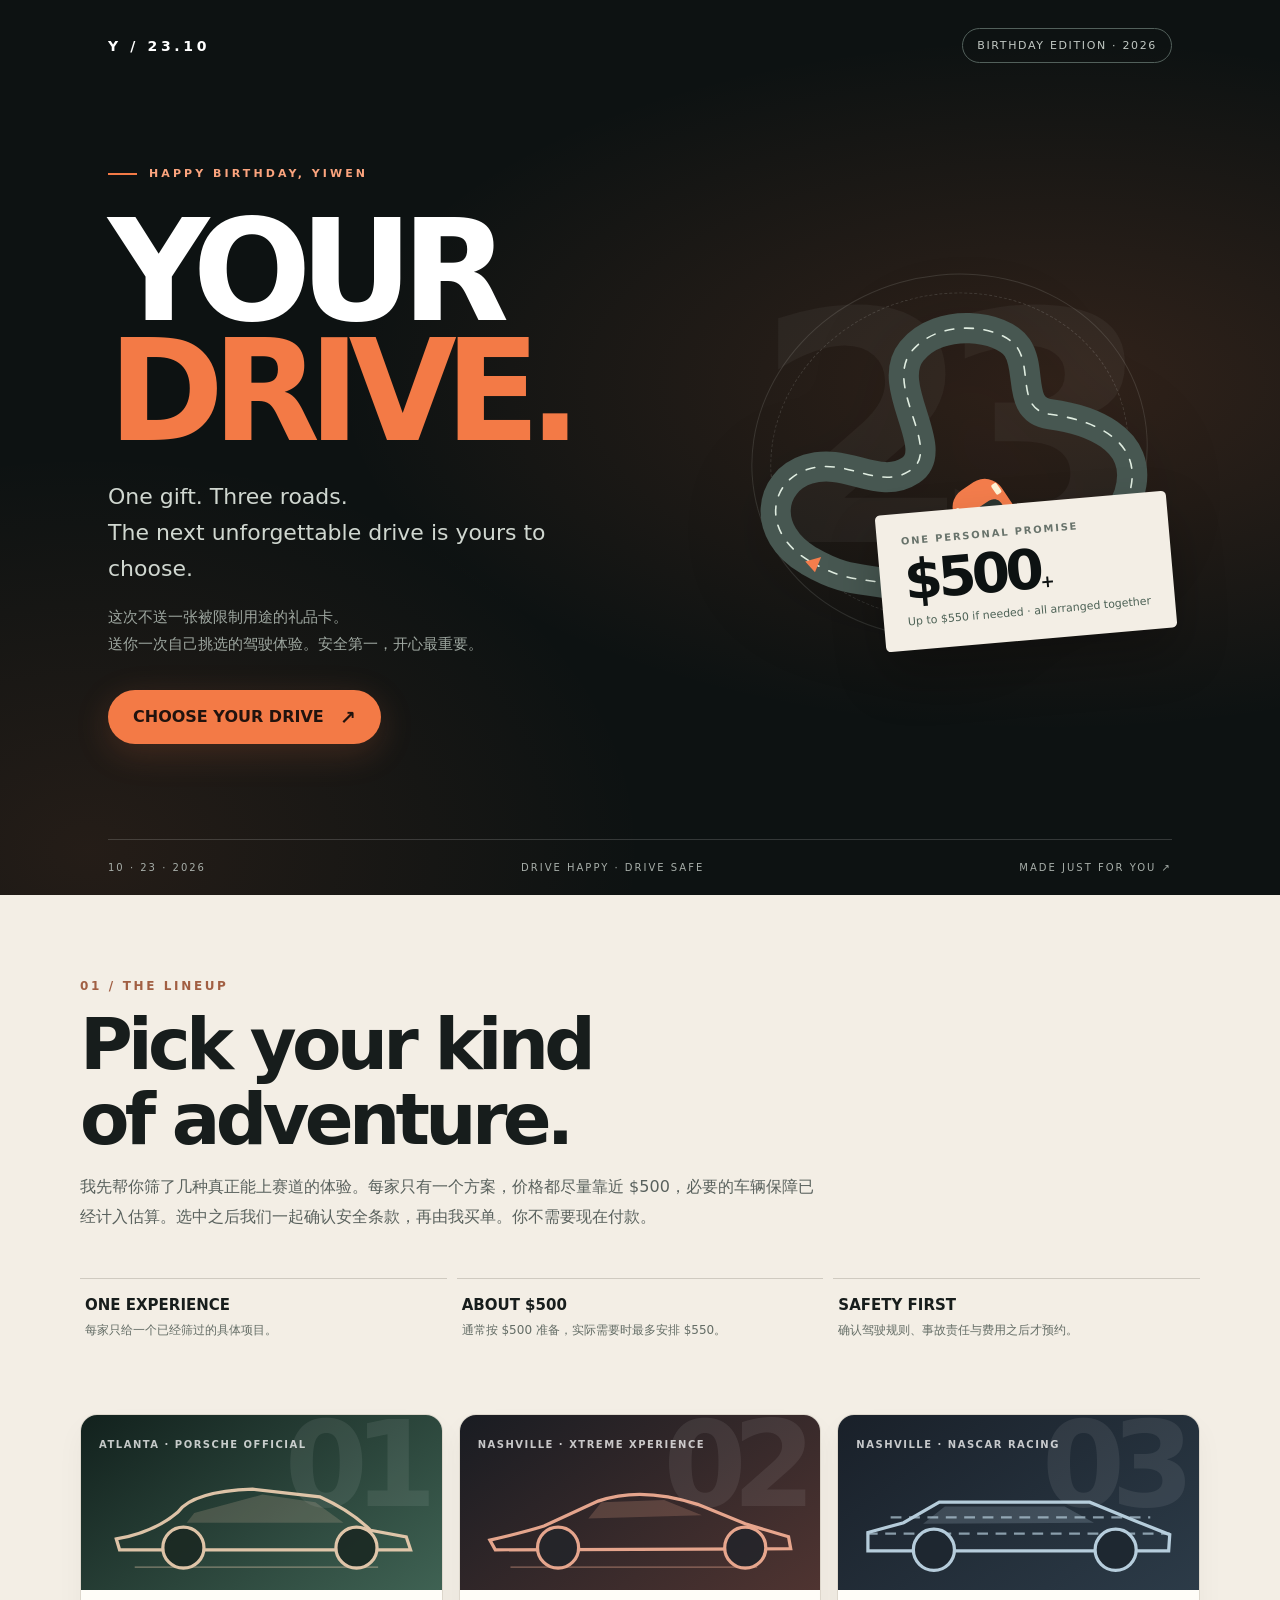
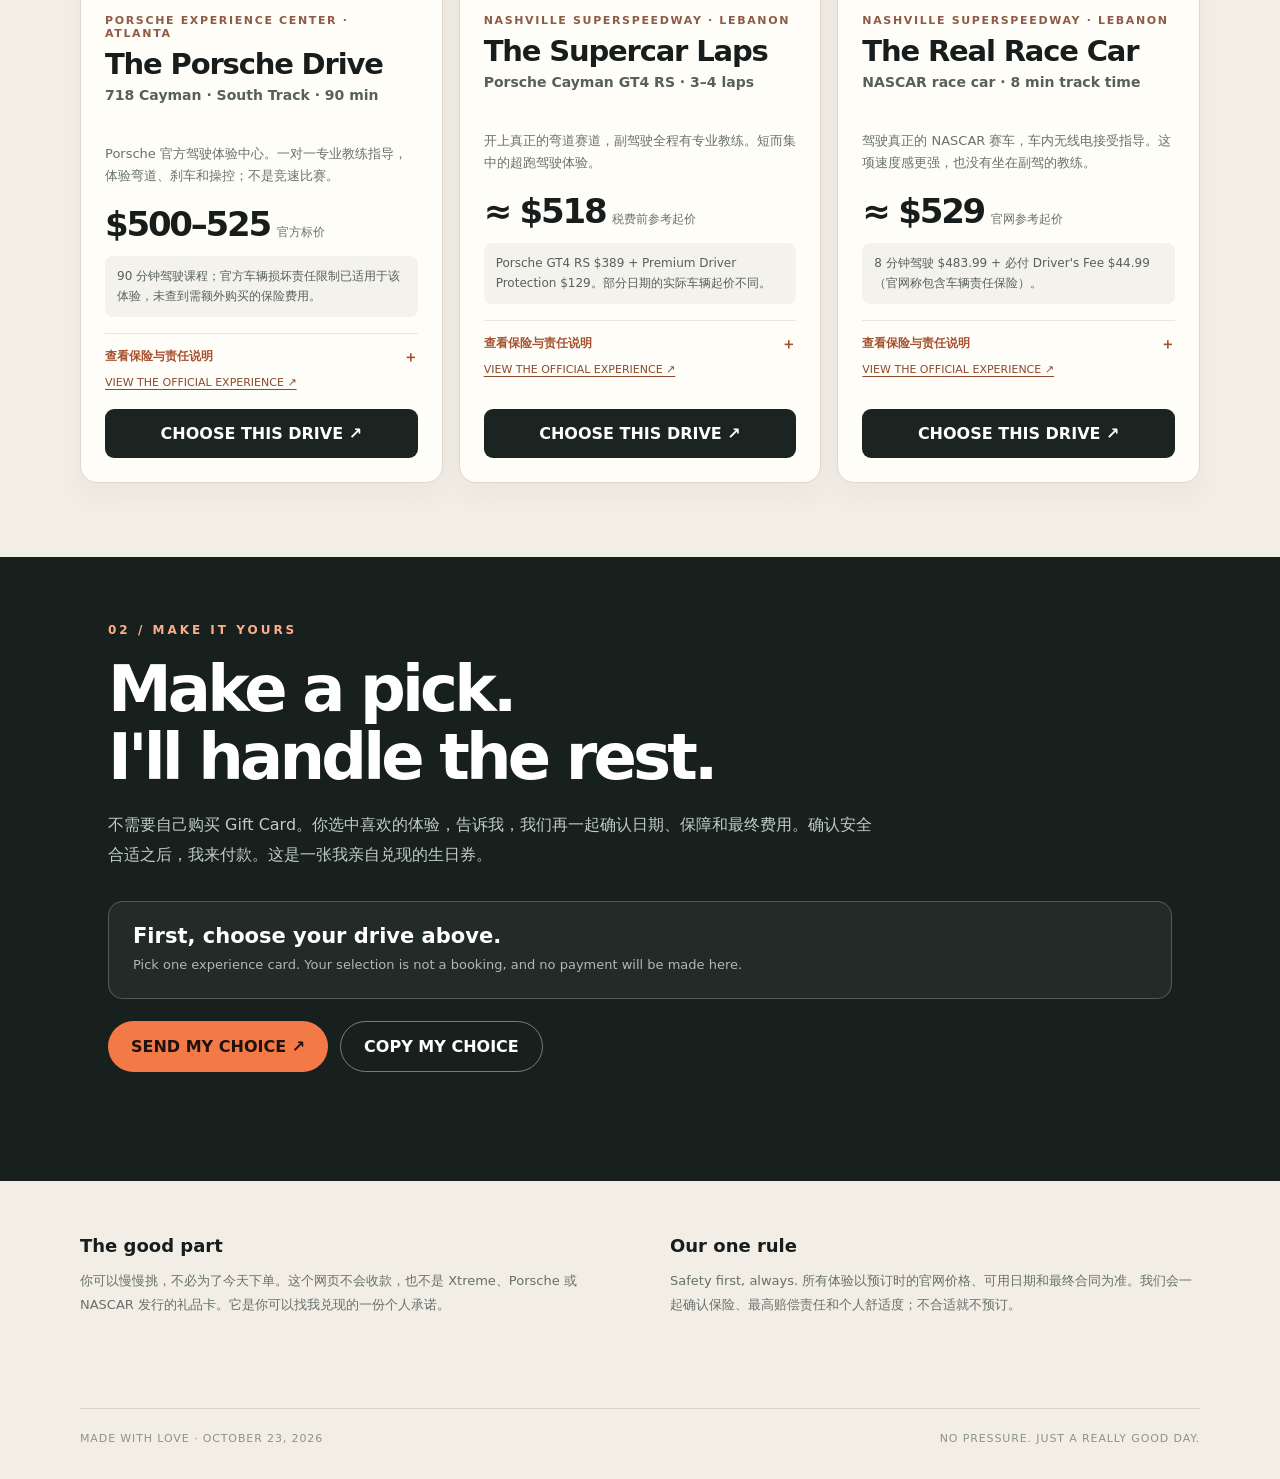
==== birthday-drive/index.html @ f0c20f06 "Add birthday driving experience voucher and interactive redemption page" ====
<!doctype html>
<html lang="zh-CN">
<head>
<meta charset="UTF-8"><meta name="viewport" content="width=device-width,initial-scale=1,viewport-fit=cover">
<meta name="theme-color" content="#101311"><meta name="robots" content="noindex,nofollow">
<meta name="description" content="One birthday. One unforgettable drive. You choose; we'll plan it safely.">
<title>YOUR DRIVE — Birthday Edition</title>
<style>
:root{--black:#0d1212;--paper:#f3eee5;--red:#f37a46;--white:#fff9f0;--gray:#a5a9a5;--stroke:rgba(255,255,255,.16);--sans:system-ui,-apple-system,BlinkMacSystemFont,"Segoe UI","PingFang SC","Microsoft YaHei",sans-serif}
*{box-sizing:border-box}html{scroll-behavior:smooth}body{margin:0;background:var(--paper);font-family:var(--sans);color:#171d1c;-webkit-font-smoothing:antialiased}a{color:inherit}button{font:inherit;cursor:pointer}button:focus-visible,a:focus-visible{outline:3px solid var(--red);outline-offset:4px}.wrapper{max-width:1120px;padding:0 28px;margin:auto}
.hero{background:var(--black);color:#fff;position:relative;overflow:hidden;min-height:715px;isolation:isolate}
.hero:before{content:"";position:absolute;inset:0;background:radial-gradient(ellipse at 82% 43%,rgba(243,122,70,.16),transparent 48%),radial-gradient(ellipse at 7% 95%,rgba(243,122,70,.10),transparent 33%);z-index:-1}
.hero .topbar{display:flex;align-items:center;justify-content:space-between;padding-top:28px;gap:16px}.mark{font-size:14px;letter-spacing:.26em;font-weight:900}.edition{font-size:11px;letter-spacing:.15em;color:#c1c8c3;border:1px solid #52605b;border-radius:99px;padding:10px 14px}
.heroGrid{display:grid;grid-template-columns:1.15fr .85fr;align-items:center;padding-top:104px;gap:20px;padding-bottom:95px}.eyebrow{display:flex;align-items:center;gap:12px;font-size:11px;letter-spacing:.28em;font-weight:800;color:#fba47e;text-transform:uppercase}.eyebrow:before{content:"";width:29px;height:2px;background:var(--red)}
.hero h1{font-size:clamp(76px,11vw,140px);line-height:.86;letter-spacing:-.085em;margin:32px 0 26px;font-weight:900}.hero h1 span{color:var(--red)}.hero .sub{font-size:clamp(17px,2vw,22px);line-height:1.65;font-weight:400;max-width:490px;color:#d0d7d0;margin:0}.chinese{font-size:15px;color:#9ea7a0;margin:16px 0 32px;line-height:1.8}
.pillButton{background:var(--red);color:#21130e;font-weight:850;border:0;border-radius:100px;padding:16px 25px;display:inline-flex;gap:16px;align-items:center;text-decoration:none;box-shadow:0 9px 35px rgba(243,122,70,.18);transition:transform .2s}.pillButton:hover{transform:translateY(-3px)}.pillButton .arrow{font-size:19px}.heroVisual{position:relative;display:flex;align-items:center;justify-content:center;min-height:440px}.rim{border-radius:50%;position:absolute;inset:9% 5%;border:1px solid rgba(247,251,244,.12);transform:rotate(-16deg)}.rim:before{content:"";position:absolute;inset:18px;border:1px dashed rgba(247,251,244,.14);border-radius:50%}.bigNumber{font-size:clamp(160px,25vw,340px);font-weight:900;line-height:1;letter-spacing:-.13em;color:rgba(255,255,255,.045);position:absolute;right:13%;top:8%}.trackSVG{position:relative;width:100%;max-width:510px;filter:drop-shadow(0 18px 38px rgba(0,0,0,.2))}.floatingTicket{position:absolute;bottom:8%;right:0;background:#f3eee5;color:var(--black);padding:22px 24px;box-shadow:0 25px 50px rgba(0,0,0,.25);transform:rotate(-5deg);border-radius:5px;min-width:220px}.floatingTicket small{display:block;letter-spacing:.18em;font-size:10px;color:#68736b;font-weight:800}.floatingTicket strong{display:block;font-size:55px;font-weight:900;letter-spacing:-.08em;line-height:1.25}.floatingTicket em{display:block;font-size:11px;color:#4d6256;font-style:normal}
.heroFoot{border-top:1px solid var(--stroke);color:#a7aea9;letter-spacing:.2em;font-size:10px;display:flex;justify-content:space-between;gap:15px;padding:22px 0;text-transform:uppercase}
.intro{padding:84px 0 30px}.sectionKicker{letter-spacing:.22em;font-size:12px;text-transform:uppercase;font-weight:900;color:#a15f43}.sectionHead{font-size:clamp(40px,6vw,72px);letter-spacing:-.065em;line-height:1.04;margin:14px 0 15px}.sectionSub{line-height:1.85;font-size:16px;max-width:740px;color:#59615d}
.promise{display:grid;grid-template-columns:repeat(3,1fr);gap:10px;padding-top:30px}.promise div{border-top:1px solid #cfcac0;padding:17px 5px 10px}.promise b{display:block;font-size:15px}.promise span{display:block;font-size:12px;line-height:1.6;color:#646d66;margin-top:7px}
.choices{display:grid;grid-template-columns:repeat(3,minmax(0,1fr));gap:16px;padding:34px 0 42px}.card{display:flex;flex-direction:column;background:#fffdf8;border:1px solid #ddd7cc;border-radius:17px;overflow:hidden;box-shadow:0 13px 28px rgba(36,44,35,.04);transition:transform .2s,border .2s,box-shadow .2s}.card:hover{transform:translateY(-5px);box-shadow:0 20px 48px rgba(36,44,35,.12)}.card.active{border:2px solid #ee875d;box-shadow:0 20px 46px rgba(243,122,70,.16)}
.cardArt{min-height:175px;position:relative;background:#171e1c;overflow:hidden;padding:18px;color:white}.artA{background:linear-gradient(145deg,#12211d,#3f6253)}.artB{background:linear-gradient(145deg,#191c22,#4f3431)}.artC{background:linear-gradient(145deg,#192029,#2c3b48)}.cardArt .num{position:absolute;font-size:120px;letter-spacing:-.12em;right:19px;top:-20px;font-weight:900;color:rgba(255,255,255,.08)}.cardArt .pin{letter-spacing:.15em;font-size:10px;font-weight:800;color:rgba(255,255,255,.75);position:relative;z-index:2}.cardArt svg{width:90%;position:absolute;bottom:11px;left:5%;opacity:.9}
.cardContent{padding:24px;flex:1;display:flex;flex-direction:column}.city{font-size:11px;letter-spacing:.15em;font-weight:800;color:#8d5b47;text-transform:uppercase}.card h3{font-size:29px;line-height:1.1;letter-spacing:-.04em;margin:9px 0 6px}.model{font-size:14px;font-weight:700;color:#57605b;min-height:42px}.description{font-size:13px;line-height:1.7;color:#68716b;margin:14px 0}.priceRow{display:flex;align-items:baseline;gap:7px;margin:3px 0 12px}.price{font-size:34px;font-weight:900;letter-spacing:-.065em}.priceRow span{font-size:12px;color:#69736b}.breakdown{font-size:12px;line-height:1.65;color:#57605b;background:#f4f2ec;padding:11px 12px;border-radius:8px;min-height:59px}
.details{border-top:1px solid #ebe5da;margin-top:16px;padding:14px 0 7px}.details summary{font-size:12px;font-weight:800;cursor:pointer;color:#a6502e;list-style:none;display:flex;justify-content:space-between;gap:6px}.details summary:after{content:"＋";font-size:15px}.details[open] summary:after{content:"−"}.details p{font-size:12px;line-height:1.7;color:#515b55;margin:12px 0 6px}.source{font-size:11px;color:#8b4a2e;text-decoration:underline;text-underline-offset:3px;display:inline-block;margin:2px 0 20px}.cardButton{margin-top:auto;width:100%;padding:15px 16px;background:#1b2420;color:white;border:0;border-radius:9px;font-weight:750;text-align:center}.cardButton:hover{background:#32453b}.card.active .cardButton{background:#ed8053;color:#21150e}.cardButton .tick{display:none}.card.active .cardButton .tick{display:inline}
.promisePanel{background:#17201d;color:#fff;padding:66px 0 72px;margin-top:32px}.promisePanel .tag{letter-spacing:.25em;font-size:12px;color:#ffad89;font-weight:800}.promisePanel h2{font-size:clamp(34px,5vw,66px);line-height:1.05;letter-spacing:-.06em;max-width:800px;margin:19px 0}.promisePanel p{color:#c1ccc4;max-width:770px;line-height:1.9}.selectMessage{margin-top:30px;border:1px solid rgba(255,255,255,.22);border-radius:15px;padding:22px 24px;background:rgba(255,255,255,.05)}.selectMessage .line1{font-weight:800;font-size:21px;margin-bottom:6px}.selectMessage .line2{color:#aeb9b0;font-size:13px;line-height:1.7}.actionRow{display:flex;gap:12px;flex-wrap:wrap;margin-top:22px}.actionRow button{border:0;border-radius:100px;padding:15px 23px;font-weight:850}.primary{background:var(--red);color:#1e120e}.secondary{background:transparent;border:1px solid #728276!important;color:#fff}.status{min-height:22px;color:#ffc6ac;font-size:13px;margin-top:15px}
.fineprint{padding:54px 0 90px;display:grid;grid-template-columns:1fr 1fr;gap:60px}.fineprint h3{font-size:18px;margin:0 0 13px}.fineprint p{color:#657169;line-height:1.9;font-size:13px;margin:0}.footer{border-top:1px solid #d7d1c7;padding:23px 0 34px;color:#8b938d;font-size:11px;letter-spacing:.08em;display:flex;justify-content:space-between;gap:15px}
@media(max-width:900px){.heroGrid{grid-template-columns:1fr;padding-top:86px;padding-bottom:60px}.heroVisual{min-height:285px}.trackSVG{max-width:390px}.floatingTicket{right:7%;bottom:0}.hero{min-height:initial}.choices{grid-template-columns:1fr;max-width:560px;margin:auto}.cardArt{min-height:170px}.card h3{font-size:26px}.model{min-height:0}.promise{gap:22px}.fineprint{gap:25px}}
@media(max-width:550px){.wrapper{padding:0 20px}.hero .topbar{padding-top:21px}.edition{font-size:9px;letter-spacing:.12em;padding:8px}.mark{font-size:12px}.heroGrid{padding-top:66px;padding-bottom:44px}.hero h1{font-size:clamp(75px,19vw,110px);margin:29px 0}.hero .sub{font-size:17px}.heroVisual{min-height:215px}.trackSVG{max-width:300px}.floatingTicket{min-width:155px;padding:14px;right:2%;bottom:-8%}.floatingTicket strong{font-size:37px}.heroFoot{font-size:8px}.intro{padding:64px 0 20px}.promise{grid-template-columns:1fr;gap:2px}.sectionHead{font-size:48px}.choices{padding-top:18px}.fineprint{grid-template-columns:1fr;gap:25px}.footer{font-size:9px}.promisePanel{padding:60px 0}.cardContent{padding:22px}}
@media(prefers-reduced-motion:reduce){html{scroll-behavior:auto}.card,.pillButton{transition:none}}
@media print{.hero{min-height:initial}.heroGrid{padding-top:35px;padding-bottom:15px}.heroVisual,.heroFoot,.intro,.choices,.fineprint,.footer{display:none!important}.promisePanel{margin:0;padding:20px 0}.actionRow{display:none}.hero h1{font-size:90px}.floatingTicket{display:none}}
</style>
</head>
<body>
<header class="hero">
 <div class="wrapper">
  <div class="topbar"><div class="mark">Y / 23.10</div><div class="edition">BIRTHDAY EDITION · 2026</div></div>
  <div class="heroGrid">
    <div>
      <div class="eyebrow">HAPPY BIRTHDAY, YIWEN</div>
      <h1>YOUR<br><span>DRIVE.</span></h1>
      <p class="sub">One gift. Three roads.<br>The next unforgettable drive is yours to choose.</p>
      <p class="chinese">这次不送一张被限制用途的礼品卡。<br>送你一次自己挑选的驾驶体验。安全第一，开心最重要。</p>
      <a class="pillButton" href="#the-lineup">CHOOSE YOUR DRIVE <span class="arrow" aria-hidden="true">↗</span></a>
    </div>
    <div class="heroVisual" aria-hidden="true">
      <div class="rim"></div><div class="bigNumber">23</div>
      <svg class="trackSVG" viewBox="0 0 500 390" xmlns="http://www.w3.org/2000/svg"><path d="M91 314C37 282 46 225 90 211s80 25 116 1-31-95 1-134 102-29 119-4-1 70 37 75 109 25 89 90-109 31-142 71-29 59-93 39-74-5-126-35Z" fill="none" stroke="#475751" stroke-width="34" stroke-linecap="round" stroke-linejoin="round"/><path d="M91 314C37 282 46 225 90 211s80 25 116 1-31-95 1-134 102-29 119-4-1 70 37 75 109 25 89 90-109 31-142 71-29 59-93 39-74-5-126-35Z" fill="none" stroke="#dfece0" stroke-width="1.8" stroke-dasharray="10 12" stroke-linecap="round"/><g transform="translate(300 275) rotate(-34)"><rect x="-31" y="-54" width="62" height="109" rx="23" fill="#f47d4c"/><rect x="-21" y="-27" width="42" height="40" rx="10" fill="#2b3430"/><path d="M-25 27L25 27" stroke="#fff1e4" stroke-width="5" stroke-linecap="round"/><rect x="-29" y="-40" width="7" height="13" rx="2" fill="#fff4d6"/><rect x="22" y="-40" width="7" height="13" rx="2" fill="#fff4d6"/></g><path d="M87 315l18-5-7 17Z" fill="#f47d4c"/></svg>
      <div class="floatingTicket"><small>ONE PERSONAL PROMISE</small><strong>$500<span style="font-size:17px">+</span></strong><em>Up to $550 if needed · all arranged together</em></div>
    </div>
  </div>
  <div class="heroFoot"><span>10 · 23 · 2026</span><span>DRIVE HAPPY · DRIVE SAFE</span><span>MADE JUST FOR YOU ↗</span></div>
 </div>
</header>
<main>
<section class="intro wrapper" id="the-lineup">
 <div class="sectionKicker">01 / The lineup</div>
 <h2 class="sectionHead">Pick your kind<br>of adventure.</h2>
 <p class="sectionSub">我先帮你筛了几种真正能上赛道的体验。每家只有一个方案，价格都尽量靠近 $500，必要的车辆保障已经计入估算。选中之后我们一起确认安全条款，再由我买单。你不需要现在付款。</p>
 <div class="promise"><div><b>ONE EXPERIENCE</b><span>每家只给一个已经筛过的具体项目。</span></div><div><b>ABOUT $500</b><span>通常按 $500 准备，实际需要时最多安排 $550。</span></div><div><b>SAFETY FIRST</b><span>确认驾驶规则、事故责任与费用之后才预约。</span></div></div>
</section>
<section class="choices wrapper" aria-label="选择驾驶体验">
 <article class="card" data-id="porsche">
  <div class="cardArt artA"><span class="pin">ATLANTA · PORSCHE OFFICIAL</span><span class="num">01</span><svg viewBox="0 0 300 110" xmlns="http://www.w3.org/2000/svg"><path d="M16 73Q51 67 73 48Q87 29 142 27L204 34Q233 47 251 65L284 71L288 83L19 83Z" fill="none" stroke="#f2d2b4" stroke-width="3"/><path d="M88 49L151 32L200 39L226 58L81 58Z" fill="#f2d2b4" opacity=".2"/><circle cx="78" cy="81" r="19" fill="#1b2923" stroke="#f2d2b4" stroke-width="3"/><circle cx="238" cy="81" r="19" fill="#1b2923" stroke="#f2d2b4" stroke-width="3"/><path d="M33 99h225" stroke="#f2d2b4" stroke-width="1" opacity=".5"/></svg></div>
  <div class="cardContent"><div class="city">Porsche Experience Center · Atlanta</div><h3>The Porsche Drive</h3><div class="model">718 Cayman · South Track · 90 min</div><p class="description">Porsche 官方驾驶体验中心。一对一专业教练指导，体验弯道、刹车和操控；不是竞速比赛。</p>
   <div class="priceRow"><strong class="price">$500–525</strong><span>官方标价</span></div>
   <div class="breakdown">90 分钟驾驶课程；官方车辆损坏责任限制已适用于该体验，未查到需额外购买的保险费用。</div>
   <details class="details"><summary>查看保险与责任说明</summary><p>官方规定驾驶者每次事故对车辆损坏承担最多 $5,000。该数字不是 $0 保险免赔额，也不能自动视为对所有第三方、人身伤害费用的总责任上限。预约前需确认最新协议。</p></details>
   <a class="source" href="https://www.porschedriving.com/atlanta_product/718-cayman-south-track/" target="_blank" rel="noopener noreferrer">VIEW THE OFFICIAL EXPERIENCE ↗</a>
   <button class="cardButton" type="button" data-choose="porsche"><span class="tick">✓ </span>CHOOSE THIS DRIVE ↗</button>
  </div>
 </article>
 <article class="card" data-id="xtreme">
  <div class="cardArt artB"><span class="pin">NASHVILLE · XTREME XPERIENCE</span><span class="num">02</span><svg viewBox="0 0 300 110" xmlns="http://www.w3.org/2000/svg"><path d="M11 74Q42 67 61 61L111 38Q151 24 203 41L247 59L287 71L289 82L16 83Z" fill="none" stroke="#f9b398" stroke-width="3"/><path d="M114 39L172 37L207 51L102 54Z" fill="#f9b398" opacity=".22"/><circle cx="74" cy="81" r="19" fill="#24252a" stroke="#f9b398" stroke-width="3"/><circle cx="247" cy="81" r="19" fill="#24252a" stroke="#f9b398" stroke-width="3"/><path d="M30 99h228" stroke="#f9b398" opacity=".5"/></svg></div>
  <div class="cardContent"><div class="city">Nashville Superspeedway · Lebanon</div><h3>The Supercar Laps</h3><div class="model">Porsche Cayman GT4 RS · 3–4 laps</div><p class="description">开上真正的弯道赛道，副驾驶全程有专业教练。短而集中的超跑驾驶体验。</p>
   <div class="priceRow"><strong class="price">≈ $518</strong><span>税费前参考起价</span></div>
   <div class="breakdown">Porsche GT4 RS $389 + Premium Driver Protection $129。部分日期的实际车辆起价不同。</div>
   <details class="details"><summary>查看保险与责任说明</summary><p>Premium 提供最高 $125,000 的保障，车辆损坏 deductible 为 $2,000；合同还可能要求驾驶者承担保障外损失、超额费用或停运损失，因此 $2,000 不是已确认的绝对责任上限。付款前需书面确认。</p></details>
   <a class="source" href="https://www.thextremexperience.com/tracks/nashville-superspeedway" target="_blank" rel="noopener noreferrer">VIEW THE OFFICIAL EXPERIENCE ↗</a>
   <button class="cardButton" type="button" data-choose="xtreme"><span class="tick">✓ </span>CHOOSE THIS DRIVE ↗</button>
  </div>
 </article>
 <article class="card" data-id="nascar">
  <div class="cardArt artC"><span class="pin">NASHVILLE · NASCAR RACING</span><span class="num">03</span><svg viewBox="0 0 300 110" xmlns="http://www.w3.org/2000/svg"><path d="M11 67L44 58L77 39L216 39L260 57L290 69L289 84L11 84Z" stroke="#c6deed" fill="none" stroke-width="3"/><path d="M82 43L193 43L220 58L62 59Z" fill="#c6deed" opacity=".2"/><path d="M10 68H290M32 53H272" stroke="#c6deed" stroke-width="2" stroke-dasharray="10 7" opacity=".7"/><circle cx="72" cy="83" r="19" fill="#1e2730" stroke="#c6deed" stroke-width="3"/><circle cx="240" cy="83" r="19" fill="#1e2730" stroke="#c6deed" stroke-width="3"/></svg></div>
  <div class="cardContent"><div class="city">Nashville Superspeedway · Lebanon</div><h3>The Real Race Car</h3><div class="model">NASCAR race car · 8 min track time</div><p class="description">驾驶真正的 NASCAR 赛车，车内无线电接受指导。这项速度感更强，也没有坐在副驾的教练。</p>
   <div class="priceRow"><strong class="price">≈ $529</strong><span>官网参考起价</span></div>
   <div class="breakdown">8 分钟驾驶 $483.99 + 必付 Driver's Fee $44.99（官网称包含车辆责任保险）。</div>
   <details class="details"><summary>查看保险与责任说明</summary><p>官网称 Driver's Fee 包含车辆责任保险，但没有查到明确的 deductible 和驾驶者最高赔偿上限。这个选项必须先取得书面确认，才能兑现。</p></details>
   <a class="source" href="https://www.nascarracingexperience.com/nashville-superspeedway/" target="_blank" rel="noopener noreferrer">VIEW THE OFFICIAL EXPERIENCE ↗</a>
   <button class="cardButton" type="button" data-choose="nascar"><span class="tick">✓ </span>CHOOSE THIS DRIVE ↗</button>
  </div>
 </article>
</section>
<section class="promisePanel" id="redeem"><div class="wrapper">
 <div class="tag">02 / MAKE IT YOURS</div><h2>Make a pick.<br>I'll handle the rest.</h2><p>不需要自己购买 Gift Card。你选中喜欢的体验，告诉我，我们再一起确认日期、保障和最终费用。确认安全合适之后，我来付款。这是一张我亲自兑现的生日券。</p>
 <div class="selectMessage" aria-live="polite"><div class="line1" id="choiceLine">First, choose your drive above.</div><div class="line2" id="choiceDetails">Pick one experience card. Your selection is not a booking, and no payment will be made here.</div></div>
 <div class="actionRow"><button class="primary" id="shareBtn" type="button">SEND MY CHOICE ↗</button><button class="secondary" id="copyBtn" type="button">COPY MY CHOICE</button></div>
 <div id="actionStatus" class="status" role="status" aria-live="polite"></div>
 </div></section>
<section class="fineprint wrapper">
 <div><h3>The good part</h3><p>你可以慢慢挑，不必为了今天下单。这个网页不会收款，也不是 Xtreme、Porsche 或 NASCAR 发行的礼品卡。它是你可以找我兑现的一份个人承诺。</p></div>
 <div><h3>Our one rule</h3><p>Safety first, always. 所有体验以预订时的官网价格、可用日期和最终合同为准。我们会一起确认保险、最高赔偿责任和个人舒适度；不合适就不预订。</p></div>
</section>
</main>
<footer class="footer wrapper"><span>MADE WITH LOVE · OCTOBER 23, 2026</span><span>NO PRESSURE. JUST A REALLY GOOD DAY.</span></footer>
<script>
(function(){
 const choiceInfo={
  porsche:{title:"Porsche Experience Center Atlanta · 718 Cayman South Track",cost:"$500–525",note:"90-minute coached drive"},
  xtreme:{title:"Xtreme Xperience Nashville · Porsche Cayman GT4 RS",cost:"about $518 before tax",note:"3–4 laps + $129 Premium Protection"},
  nascar:{title:"NASCAR Racing Experience Nashville · 8-minute drive",cost:"about $529 before tax",note:"includes required $44.99 driver's fee"}
 };
 let selected=null;
 const buttons=document.querySelectorAll("[data-choose]");
 const line=document.getElementById("choiceLine");
 const details=document.getElementById("choiceDetails");
 const status=document.getElementById("actionStatus");
 function pick(id){
  selected=choiceInfo[id]?id:null;
  document.querySelectorAll(".card").forEach(function(card){
    let active=card.dataset.id===selected;
    card.classList.toggle("active",active);
    const btn=card.querySelector(".cardButton");
    btn.setAttribute("aria-pressed",active?"true":"false");
    btn.innerHTML=active?"✓ SELECTED":"CHOOSE THIS DRIVE ↗";
  });
  if(selected){
   line.textContent="MY PICK: "+choiceInfo[selected].title;
   details.textContent=choiceInfo[selected].cost+" · "+choiceInfo[selected].note+" · Final booking only after we check safety and costs together.";
   status.textContent="现在可以把选择发给我啦。";
   document.getElementById("redeem").scrollIntoView({behavior:"smooth",block:"start"});
  }
 }
 buttons.forEach(function(btn){btn.setAttribute("aria-pressed","false");btn.addEventListener("click",function(){pick(btn.dataset.choose)})});
 function message(){
  if(!selected){status.textContent="先从上面选一个体验吧。";document.getElementById("the-lineup").scrollIntoView({behavior:"smooth"});return null}
  const c=choiceInfo[selected];
  return "🎂 我的生日驾驶体验选择：\n"+c.title+"\n参考费用："+c.cost+"\n"+c.note+"\n\n想找你兑现这张 $500 左右（必要时最多 $550）的生日体验券 ❤️\n我们先一起确认保险、事故责任和日期，然后再预订。";
 }
 async function copy(){
  const text=message();if(!text)return;
  try{
   if(navigator.clipboard&&window.isSecureContext){await navigator.clipboard.writeText(text)}
   else{const t=document.createElement("textarea");t.value=text;t.style.position="fixed";t.style.opacity="0";document.body.appendChild(t);t.select();if(!document.execCommand("copy"))throw Error("Copy failed");t.remove()}
   status.textContent="已复制！发给我就可以找我兑现啦。";
  }catch(e){status.textContent="复制没有成功。请直接截图上面的选择发给我。"}
 }
 document.getElementById("copyBtn").addEventListener("click",copy);
 document.getElementById("shareBtn").addEventListener("click",async function(){
  const text=message();if(!text)return;
  if(navigator.share){try{await navigator.share({title:"My birthday drive",text:text,url:location.href});status.textContent="选择已打开系统分享界面，请发送给我。";return}catch(e){if(e.name==="AbortError"){status.textContent="已取消分享；你的选择还在这里。";return}}}
  await copy();
 });
})();
</script>
</body>
</html>
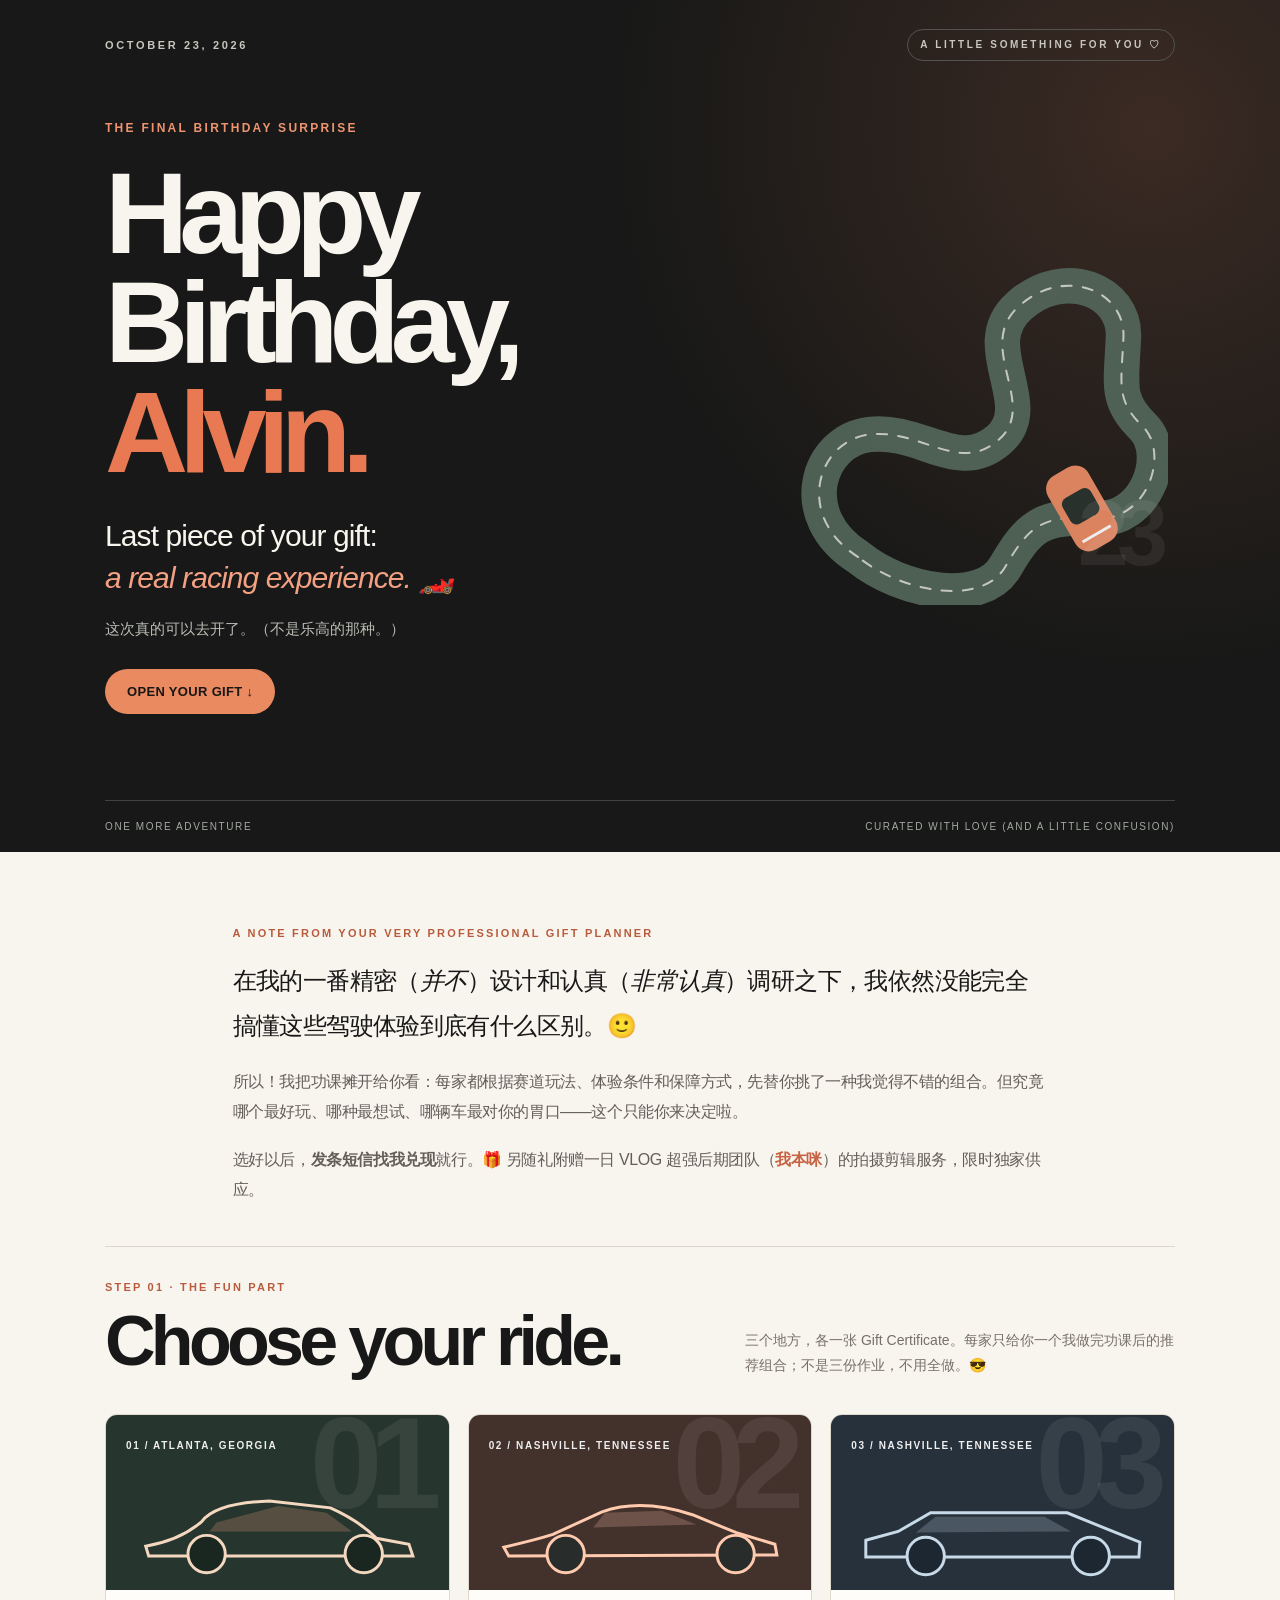
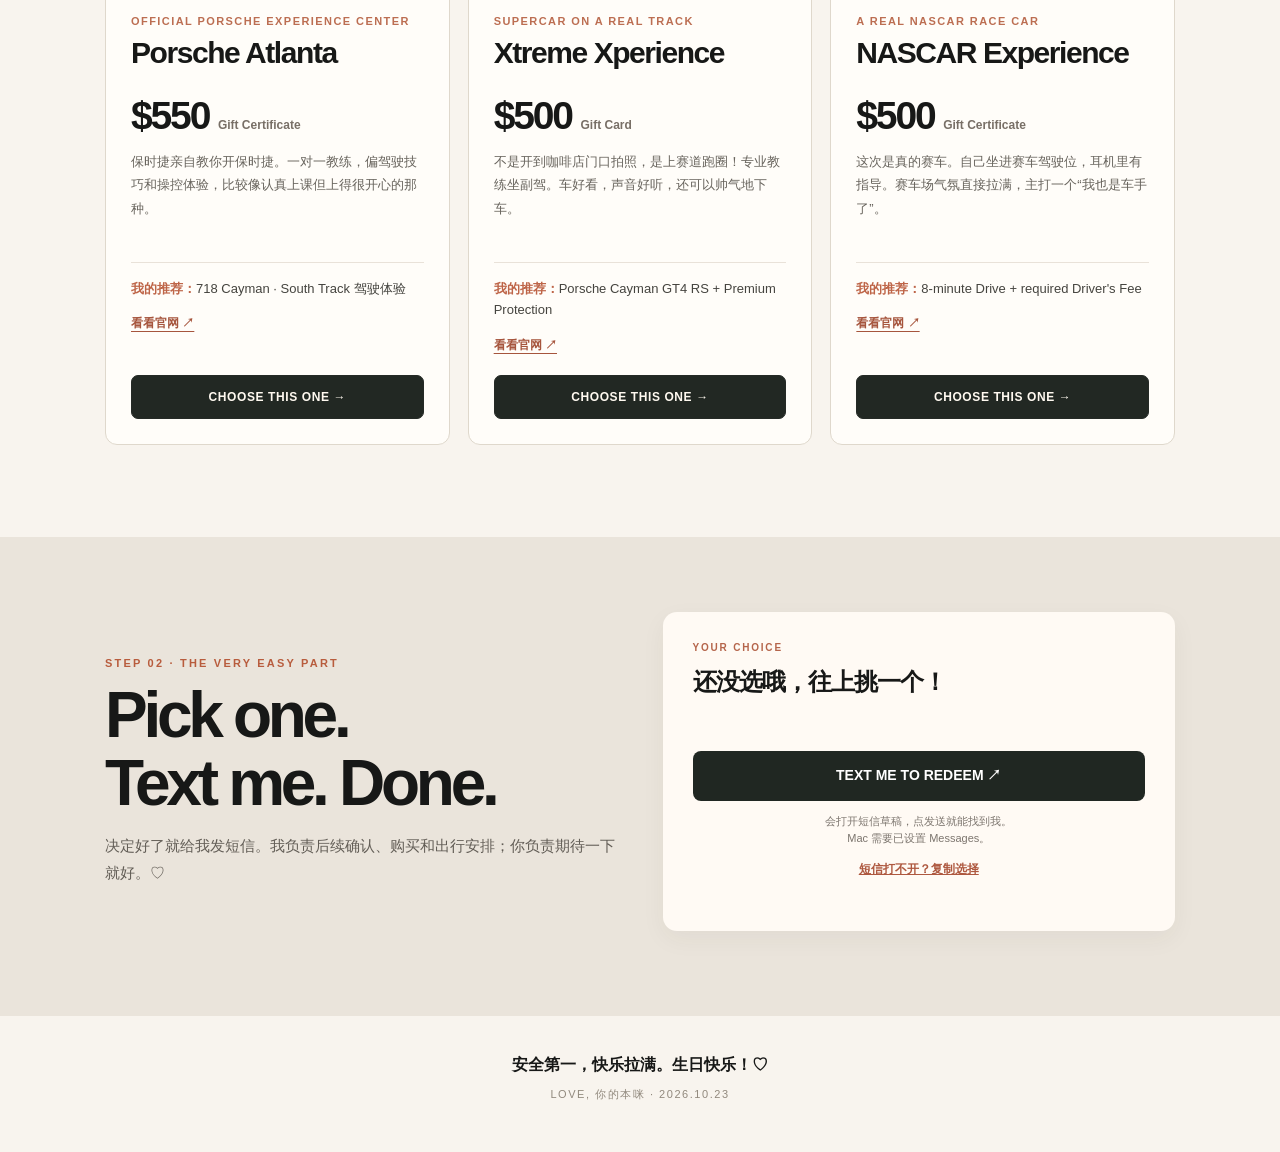
==== commit 22505099: "Make birthday drive page playful with fixed-value vouchers and SMS redemption" ====
--- a/birthday-drive/index.html
+++ b/birthday-drive/index.html
@@ -1,153 +1,205 @@
 <!doctype html>
 <html lang="zh-CN">
 <head>
-<meta charset="UTF-8"><meta name="viewport" content="width=device-width,initial-scale=1,viewport-fit=cover">
-<meta name="theme-color" content="#101311"><meta name="robots" content="noindex,nofollow">
-<meta name="description" content="One birthday. One unforgettable drive. You choose; we'll plan it safely.">
-<title>YOUR DRIVE — Birthday Edition</title>
+<meta charset="UTF-8">
+<meta name="viewport" content="width=device-width,initial-scale=1,viewport-fit=cover">
+<meta name="theme-color" content="#171817">
+<meta name="robots" content="noindex,nofollow">
+<title>Happy Birthday, Alvin ♡</title>
+<meta name="description" content="One last birthday surprise. Three possible adventures.">
 <style>
-:root{--black:#0d1212;--paper:#f3eee5;--red:#f37a46;--white:#fff9f0;--gray:#a5a9a5;--stroke:rgba(255,255,255,.16);--sans:system-ui,-apple-system,BlinkMacSystemFont,"Segoe UI","PingFang SC","Microsoft YaHei",sans-serif}
-*{box-sizing:border-box}html{scroll-behavior:smooth}body{margin:0;background:var(--paper);font-family:var(--sans);color:#171d1c;-webkit-font-smoothing:antialiased}a{color:inherit}button{font:inherit;cursor:pointer}button:focus-visible,a:focus-visible{outline:3px solid var(--red);outline-offset:4px}.wrapper{max-width:1120px;padding:0 28px;margin:auto}
-.hero{background:var(--black);color:#fff;position:relative;overflow:hidden;min-height:715px;isolation:isolate}
-.hero:before{content:"";position:absolute;inset:0;background:radial-gradient(ellipse at 82% 43%,rgba(243,122,70,.16),transparent 48%),radial-gradient(ellipse at 7% 95%,rgba(243,122,70,.10),transparent 33%);z-index:-1}
-.hero .topbar{display:flex;align-items:center;justify-content:space-between;padding-top:28px;gap:16px}.mark{font-size:14px;letter-spacing:.26em;font-weight:900}.edition{font-size:11px;letter-spacing:.15em;color:#c1c8c3;border:1px solid #52605b;border-radius:99px;padding:10px 14px}
-.heroGrid{display:grid;grid-template-columns:1.15fr .85fr;align-items:center;padding-top:104px;gap:20px;padding-bottom:95px}.eyebrow{display:flex;align-items:center;gap:12px;font-size:11px;letter-spacing:.28em;font-weight:800;color:#fba47e;text-transform:uppercase}.eyebrow:before{content:"";width:29px;height:2px;background:var(--red)}
-.hero h1{font-size:clamp(76px,11vw,140px);line-height:.86;letter-spacing:-.085em;margin:32px 0 26px;font-weight:900}.hero h1 span{color:var(--red)}.hero .sub{font-size:clamp(17px,2vw,22px);line-height:1.65;font-weight:400;max-width:490px;color:#d0d7d0;margin:0}.chinese{font-size:15px;color:#9ea7a0;margin:16px 0 32px;line-height:1.8}
-.pillButton{background:var(--red);color:#21130e;font-weight:850;border:0;border-radius:100px;padding:16px 25px;display:inline-flex;gap:16px;align-items:center;text-decoration:none;box-shadow:0 9px 35px rgba(243,122,70,.18);transition:transform .2s}.pillButton:hover{transform:translateY(-3px)}.pillButton .arrow{font-size:19px}.heroVisual{position:relative;display:flex;align-items:center;justify-content:center;min-height:440px}.rim{border-radius:50%;position:absolute;inset:9% 5%;border:1px solid rgba(247,251,244,.12);transform:rotate(-16deg)}.rim:before{content:"";position:absolute;inset:18px;border:1px dashed rgba(247,251,244,.14);border-radius:50%}.bigNumber{font-size:clamp(160px,25vw,340px);font-weight:900;line-height:1;letter-spacing:-.13em;color:rgba(255,255,255,.045);position:absolute;right:13%;top:8%}.trackSVG{position:relative;width:100%;max-width:510px;filter:drop-shadow(0 18px 38px rgba(0,0,0,.2))}.floatingTicket{position:absolute;bottom:8%;right:0;background:#f3eee5;color:var(--black);padding:22px 24px;box-shadow:0 25px 50px rgba(0,0,0,.25);transform:rotate(-5deg);border-radius:5px;min-width:220px}.floatingTicket small{display:block;letter-spacing:.18em;font-size:10px;color:#68736b;font-weight:800}.floatingTicket strong{display:block;font-size:55px;font-weight:900;letter-spacing:-.08em;line-height:1.25}.floatingTicket em{display:block;font-size:11px;color:#4d6256;font-style:normal}
-.heroFoot{border-top:1px solid var(--stroke);color:#a7aea9;letter-spacing:.2em;font-size:10px;display:flex;justify-content:space-between;gap:15px;padding:22px 0;text-transform:uppercase}
-.intro{padding:84px 0 30px}.sectionKicker{letter-spacing:.22em;font-size:12px;text-transform:uppercase;font-weight:900;color:#a15f43}.sectionHead{font-size:clamp(40px,6vw,72px);letter-spacing:-.065em;line-height:1.04;margin:14px 0 15px}.sectionSub{line-height:1.85;font-size:16px;max-width:740px;color:#59615d}
-.promise{display:grid;grid-template-columns:repeat(3,1fr);gap:10px;padding-top:30px}.promise div{border-top:1px solid #cfcac0;padding:17px 5px 10px}.promise b{display:block;font-size:15px}.promise span{display:block;font-size:12px;line-height:1.6;color:#646d66;margin-top:7px}
-.choices{display:grid;grid-template-columns:repeat(3,minmax(0,1fr));gap:16px;padding:34px 0 42px}.card{display:flex;flex-direction:column;background:#fffdf8;border:1px solid #ddd7cc;border-radius:17px;overflow:hidden;box-shadow:0 13px 28px rgba(36,44,35,.04);transition:transform .2s,border .2s,box-shadow .2s}.card:hover{transform:translateY(-5px);box-shadow:0 20px 48px rgba(36,44,35,.12)}.card.active{border:2px solid #ee875d;box-shadow:0 20px 46px rgba(243,122,70,.16)}
-.cardArt{min-height:175px;position:relative;background:#171e1c;overflow:hidden;padding:18px;color:white}.artA{background:linear-gradient(145deg,#12211d,#3f6253)}.artB{background:linear-gradient(145deg,#191c22,#4f3431)}.artC{background:linear-gradient(145deg,#192029,#2c3b48)}.cardArt .num{position:absolute;font-size:120px;letter-spacing:-.12em;right:19px;top:-20px;font-weight:900;color:rgba(255,255,255,.08)}.cardArt .pin{letter-spacing:.15em;font-size:10px;font-weight:800;color:rgba(255,255,255,.75);position:relative;z-index:2}.cardArt svg{width:90%;position:absolute;bottom:11px;left:5%;opacity:.9}
-.cardContent{padding:24px;flex:1;display:flex;flex-direction:column}.city{font-size:11px;letter-spacing:.15em;font-weight:800;color:#8d5b47;text-transform:uppercase}.card h3{font-size:29px;line-height:1.1;letter-spacing:-.04em;margin:9px 0 6px}.model{font-size:14px;font-weight:700;color:#57605b;min-height:42px}.description{font-size:13px;line-height:1.7;color:#68716b;margin:14px 0}.priceRow{display:flex;align-items:baseline;gap:7px;margin:3px 0 12px}.price{font-size:34px;font-weight:900;letter-spacing:-.065em}.priceRow span{font-size:12px;color:#69736b}.breakdown{font-size:12px;line-height:1.65;color:#57605b;background:#f4f2ec;padding:11px 12px;border-radius:8px;min-height:59px}
-.details{border-top:1px solid #ebe5da;margin-top:16px;padding:14px 0 7px}.details summary{font-size:12px;font-weight:800;cursor:pointer;color:#a6502e;list-style:none;display:flex;justify-content:space-between;gap:6px}.details summary:after{content:"＋";font-size:15px}.details[open] summary:after{content:"−"}.details p{font-size:12px;line-height:1.7;color:#515b55;margin:12px 0 6px}.source{font-size:11px;color:#8b4a2e;text-decoration:underline;text-underline-offset:3px;display:inline-block;margin:2px 0 20px}.cardButton{margin-top:auto;width:100%;padding:15px 16px;background:#1b2420;color:white;border:0;border-radius:9px;font-weight:750;text-align:center}.cardButton:hover{background:#32453b}.card.active .cardButton{background:#ed8053;color:#21150e}.cardButton .tick{display:none}.card.active .cardButton .tick{display:inline}
-.promisePanel{background:#17201d;color:#fff;padding:66px 0 72px;margin-top:32px}.promisePanel .tag{letter-spacing:.25em;font-size:12px;color:#ffad89;font-weight:800}.promisePanel h2{font-size:clamp(34px,5vw,66px);line-height:1.05;letter-spacing:-.06em;max-width:800px;margin:19px 0}.promisePanel p{color:#c1ccc4;max-width:770px;line-height:1.9}.selectMessage{margin-top:30px;border:1px solid rgba(255,255,255,.22);border-radius:15px;padding:22px 24px;background:rgba(255,255,255,.05)}.selectMessage .line1{font-weight:800;font-size:21px;margin-bottom:6px}.selectMessage .line2{color:#aeb9b0;font-size:13px;line-height:1.7}.actionRow{display:flex;gap:12px;flex-wrap:wrap;margin-top:22px}.actionRow button{border:0;border-radius:100px;padding:15px 23px;font-weight:850}.primary{background:var(--red);color:#1e120e}.secondary{background:transparent;border:1px solid #728276!important;color:#fff}.status{min-height:22px;color:#ffc6ac;font-size:13px;margin-top:15px}
-.fineprint{padding:54px 0 90px;display:grid;grid-template-columns:1fr 1fr;gap:60px}.fineprint h3{font-size:18px;margin:0 0 13px}.fineprint p{color:#657169;line-height:1.9;font-size:13px;margin:0}.footer{border-top:1px solid #d7d1c7;padding:23px 0 34px;color:#8b938d;font-size:11px;letter-spacing:.08em;display:flex;justify-content:space-between;gap:15px}
-@media(max-width:900px){.heroGrid{grid-template-columns:1fr;padding-top:86px;padding-bottom:60px}.heroVisual{min-height:285px}.trackSVG{max-width:390px}.floatingTicket{right:7%;bottom:0}.hero{min-height:initial}.choices{grid-template-columns:1fr;max-width:560px;margin:auto}.cardArt{min-height:170px}.card h3{font-size:26px}.model{min-height:0}.promise{gap:22px}.fineprint{gap:25px}}
-@media(max-width:550px){.wrapper{padding:0 20px}.hero .topbar{padding-top:21px}.edition{font-size:9px;letter-spacing:.12em;padding:8px}.mark{font-size:12px}.heroGrid{padding-top:66px;padding-bottom:44px}.hero h1{font-size:clamp(75px,19vw,110px);margin:29px 0}.hero .sub{font-size:17px}.heroVisual{min-height:215px}.trackSVG{max-width:300px}.floatingTicket{min-width:155px;padding:14px;right:2%;bottom:-8%}.floatingTicket strong{font-size:37px}.heroFoot{font-size:8px}.intro{padding:64px 0 20px}.promise{grid-template-columns:1fr;gap:2px}.sectionHead{font-size:48px}.choices{padding-top:18px}.fineprint{grid-template-columns:1fr;gap:25px}.footer{font-size:9px}.promisePanel{padding:60px 0}.cardContent{padding:22px}}
-@media(prefers-reduced-motion:reduce){html{scroll-behavior:auto}.card,.pillButton{transition:none}}
-@media print{.hero{min-height:initial}.heroGrid{padding-top:35px;padding-bottom:15px}.heroVisual,.heroFoot,.intro,.choices,.fineprint,.footer{display:none!important}.promisePanel{margin:0;padding:20px 0}.actionRow{display:none}.hero h1{font-size:90px}.floatingTicket{display:none}}
+:root{--ink:#171817;--cream:#f8f4ee;--orange:#e87953;--muted:#7d786f;--rule:#ddd6cc}
+*{box-sizing:border-box}
+html{scroll-behavior:smooth}
+body{margin:0;background:var(--cream);color:var(--ink);font-family:-apple-system,BlinkMacSystemFont,"Segoe UI","PingFang SC","Microsoft YaHei",sans-serif;-webkit-font-smoothing:antialiased}
+button,a{touch-action:manipulation}button{font:inherit;cursor:pointer}a{color:inherit}button:focus-visible,a:focus-visible{outline:3px solid #ee946f;outline-offset:4px}
+.wrap{max-width:1130px;padding:0 30px;margin:auto}
+header{background:#171817;color:var(--cream);position:relative;overflow:hidden;isolation:isolate}
+header:before{content:"";position:absolute;inset:0;background:radial-gradient(circle at 90% 15%,rgba(222,126,90,.18),transparent 40%);pointer-events:none;z-index:-1}
+.topline{display:flex;align-items:center;justify-content:space-between;padding:29px 0 0;font-size:11px;letter-spacing:.24em;font-weight:750;color:#c8c6be}
+.topline span:last-child{border:1px solid #52534f;padding:8px 12px;border-radius:99px;font-size:10px}
+.hero{display:grid;grid-template-columns:1.2fr .8fr;align-items:center;gap:24px;min-height:590px;padding:60px 0 86px}
+.kicker{color:#ee946f;font-weight:800;letter-spacing:.19em;text-transform:uppercase;font-size:12px}
+.hero h1{font-size:clamp(63px,9vw,117px);font-weight:850;line-height:.95;letter-spacing:-.077em;margin:24px 0 28px}
+.hero h1 span{color:#e87953}
+.hero h2{font-size:clamp(18px,2.4vw,30px);font-weight:500;letter-spacing:-.03em;line-height:1.4;margin:0 0 16px}
+.hero h2 i{font-style:italic;color:#f3a083}
+.hero p{font-size:15px;line-height:1.8;color:#b9bcb4;margin:0 0 27px}
+.begin{display:inline-block;text-decoration:none;color:#181714;background:#e98a61;padding:15px 22px;font-size:13px;font-weight:850;letter-spacing:.025em;border-radius:100px}
+.begin:hover{background:#f4a37e}
+.track{position:relative;max-width:405px;justify-self:center;width:100%;opacity:.92}.track svg{display:block;width:100%;height:auto}
+.raceNo{position:absolute;bottom:5%;right:3%;font-size:92px;font-weight:900;letter-spacing:-.13em;color:rgba(255,255,255,.08)}
+.ticketLine{border-top:1px solid #414340;padding:20px 0;display:flex;justify-content:space-between;gap:10px;font-size:10px;letter-spacing:.16em;color:#a3aaa1}
+.letter{padding:75px 0 42px;max-width:815px}
+.lineLabel{font-size:11px;letter-spacing:.2em;font-weight:850;color:#b85c3d;text-transform:uppercase}
+.letter p{font-size:clamp(18px,2.4vw,24px);line-height:1.85;letter-spacing:-.025em;margin:20px 0 0}
+.letter p.small{font-size:16px;line-height:1.85;color:#655f59;margin-top:19px}
+.letter .vlog{font-weight:700;color:#c76342}
+.chooseHead{border-top:1px solid var(--rule);padding-top:34px;display:flex;justify-content:space-between;align-items:end;gap:22px}
+.chooseHead h2{font-size:clamp(42px,6vw,70px);letter-spacing:-.067em;line-height:1.04;margin:12px 0 0}
+.chooseHead p{font-size:14px;line-height:1.8;color:#777068;max-width:430px;margin:0}
+.cards{display:grid;grid-template-columns:repeat(3,minmax(0,1fr));gap:18px;padding:36px 0 92px}
+.card{background:#fffdf9;display:flex;flex-direction:column;border:1px solid #dfd8cc;border-radius:12px;overflow:hidden;transition:transform .18s,box-shadow .18s,border-color .18s}
+.card:hover{transform:translateY(-3px);box-shadow:0 16px 34px rgba(41,32,25,.08)}
+.card.selected{border:2px solid #db815d;box-shadow:0 14px 30px rgba(232,121,83,.11)}
+.art{height:175px;position:relative;overflow:hidden;background:#27352f;color:#eee;padding:20px}
+.art.xtreme{background:#43312c}.art.nascar{background:#26313b}
+.art .place{font-size:10px;font-weight:800;letter-spacing:.16em;position:relative;z-index:2}
+.art .digit{position:absolute;right:20px;top:-27px;font-size:130px;font-weight:900;color:rgba(255,255,255,.075);letter-spacing:-.1em}
+.art svg{position:absolute;left:7%;bottom:5px;width:86%;height:113px}
+.cardInner{display:flex;flex-direction:column;flex:1;padding:25px}
+.card .tag{font-size:11px;letter-spacing:.13em;text-transform:uppercase;color:#bc6e52;font-weight:750}
+.card h3{font-size:clamp(22px,2.6vw,30px);letter-spacing:-.048em;margin:9px 0 5px;line-height:1.15}
+.denom{font-size:clamp(26px,3.8vw,39px);font-weight:850;letter-spacing:-.055em;margin:18px 0 2px}
+.denom small{font-size:12px;letter-spacing:0;color:#786f66;font-weight:600}
+.blurb{font-size:13px;line-height:1.8;color:#68645d;margin:10px 0 15px;min-height:97px}
+.choiceNote{border-top:1px solid #e9e2d9;padding-top:15px;color:#45443f;font-size:13px;line-height:1.65}
+.choiceNote strong{font-weight:850;color:#be6548}
+.learn{display:inline-block;color:#a6553d;font-size:12px;font-weight:700;text-decoration:underline;text-underline-offset:4px;margin:16px 0 21px}
+.pick{margin-top:auto;border:1px solid #252a26;border-radius:7px;padding:14px 10px;background:#222823;color:#fff9f0;font-size:12px;font-weight:850;letter-spacing:.05em}
+.pick:hover{background:#455549}.card.selected .pick{background:#e87953;color:#211b17;border-color:#e87953}
+.redeem{background:#eae4db;padding:75px 0 85px}
+.redeemGrid{display:grid;grid-template-columns:1fr 1fr;gap:45px;align-items:center}
+.redeem h2{font-size:clamp(43px,5vw,67px);letter-spacing:-.067em;line-height:1.06;margin:13px 0 14px}
+.redeem p{font-size:15px;line-height:1.8;color:#625d56;margin:0}
+.selection{background:#fffaf4;border-radius:14px;padding:30px;box-shadow:0 8px 24px rgba(66,52,36,.05)}
+.selection .selectedLabel{font-size:10px;font-weight:800;letter-spacing:.18em;color:#b5654b}
+.selection .selectedValue{font-size:24px;font-weight:800;letter-spacing:-.04em;line-height:1.35;margin:13px 0 24px;min-height:61px}
+.textButton{display:block;width:100%;border:0;border-radius:8px;background:#202722;color:white;padding:16px 20px;text-align:center;font-size:14px;font-weight:800}
+.textButton:hover{background:#43544a}
+.msgHelp{text-align:center;font-size:11px;color:#7d766f;margin-top:12px;line-height:1.6}
+.copyButton{margin:12px auto 0;border:0;background:transparent;color:#ae583f;display:block;text-decoration:underline;font-size:12px;font-weight:700}
+#feedback{font-size:12px;text-align:center;min-height:22px;padding-top:10px;color:#9c5741}
+footer{text-align:center;padding:39px 16px 50px}
+footer p{font-size:16px;margin:0;font-weight:600}
+footer span{display:block;margin-top:11px;font-size:11px;color:#91897d;letter-spacing:.14em}
+@media(max-width:900px){.hero{grid-template-columns:1fr;min-height:unset;gap:12px;padding:72px 0 70px}.track{width:300px;opacity:.56;position:absolute;right:-90px;bottom:5px;z-index:-1}.hero>div:first-child{z-index:1}.cards{grid-template-columns:1fr;max-width:560px;margin:auto;padding-bottom:70px}.blurb{min-height:unset}.chooseHead{display:block}.chooseHead p{margin-top:16px}.redeemGrid{grid-template-columns:1fr;gap:27px}.art{height:145px}.art svg{height:96px}}
+@media(max-width:540px){.wrap{padding:0 21px}.topline{padding-top:22px}.hero{padding:74px 0 64px}.hero h1{font-size:clamp(59px,15vw,85px);margin:26px 0}.hero h2{font-size:20px}.ticketLine{font-size:8px}.track{right:-120px;opacity:.32}.letter{padding-top:65px}.letter p{font-size:19px}.chooseHead h2{font-size:50px}.redeem{padding:64px 0}.selection{padding:25px}.cards{padding-top:26px}}
+@media(prefers-reduced-motion:reduce){html{scroll-behavior:auto}.card{transition:none}}
 </style>
 </head>
 <body>
-<header class="hero">
- <div class="wrapper">
-  <div class="topbar"><div class="mark">Y / 23.10</div><div class="edition">BIRTHDAY EDITION · 2026</div></div>
-  <div class="heroGrid">
-    <div>
-      <div class="eyebrow">HAPPY BIRTHDAY, YIWEN</div>
-      <h1>YOUR<br><span>DRIVE.</span></h1>
-      <p class="sub">One gift. Three roads.<br>The next unforgettable drive is yours to choose.</p>
-      <p class="chinese">这次不送一张被限制用途的礼品卡。<br>送你一次自己挑选的驾驶体验。安全第一，开心最重要。</p>
-      <a class="pillButton" href="#the-lineup">CHOOSE YOUR DRIVE <span class="arrow" aria-hidden="true">↗</span></a>
-    </div>
-    <div class="heroVisual" aria-hidden="true">
-      <div class="rim"></div><div class="bigNumber">23</div>
-      <svg class="trackSVG" viewBox="0 0 500 390" xmlns="http://www.w3.org/2000/svg"><path d="M91 314C37 282 46 225 90 211s80 25 116 1-31-95 1-134 102-29 119-4-1 70 37 75 109 25 89 90-109 31-142 71-29 59-93 39-74-5-126-35Z" fill="none" stroke="#475751" stroke-width="34" stroke-linecap="round" stroke-linejoin="round"/><path d="M91 314C37 282 46 225 90 211s80 25 116 1-31-95 1-134 102-29 119-4-1 70 37 75 109 25 89 90-109 31-142 71-29 59-93 39-74-5-126-35Z" fill="none" stroke="#dfece0" stroke-width="1.8" stroke-dasharray="10 12" stroke-linecap="round"/><g transform="translate(300 275) rotate(-34)"><rect x="-31" y="-54" width="62" height="109" rx="23" fill="#f47d4c"/><rect x="-21" y="-27" width="42" height="40" rx="10" fill="#2b3430"/><path d="M-25 27L25 27" stroke="#fff1e4" stroke-width="5" stroke-linecap="round"/><rect x="-29" y="-40" width="7" height="13" rx="2" fill="#fff4d6"/><rect x="22" y="-40" width="7" height="13" rx="2" fill="#fff4d6"/></g><path d="M87 315l18-5-7 17Z" fill="#f47d4c"/></svg>
-      <div class="floatingTicket"><small>ONE PERSONAL PROMISE</small><strong>$500<span style="font-size:17px">+</span></strong><em>Up to $550 if needed · all arranged together</em></div>
-    </div>
+<header>
+ <div class="wrap">
+  <div class="topline"><span>OCTOBER 23, 2026</span><span>A LITTLE SOMETHING FOR YOU ♡</span></div>
+  <div class="hero">
+   <div>
+    <div class="kicker">the final birthday surprise</div>
+    <h1>Happy Birthday,<br><span>Alvin.</span></h1>
+    <h2>Last piece of your gift:<br><i>a real racing experience.</i> 🏎️</h2>
+    <p>这次真的可以去开了。（不是乐高的那种。）</p>
+    <a class="begin" href="#story">OPEN YOUR GIFT ↓</a>
+   </div>
+   <div class="track" aria-hidden="true"><svg viewBox="0 0 400 370" xmlns="http://www.w3.org/2000/svg"><path d="M94 323C30 282 54 208 105 202c52-6 88 40 128 5s-25-92 20-132 105-15 103 31-8 62 19 88 5 95-48 91-65 9-88 48-102 25-145-10Z" fill="none" stroke="#53665a" stroke-width="35" stroke-linecap="round"/><path d="M94 323C30 282 54 208 105 202c52-6 88 40 128 5s-25-92 20-132 105-15 103 31-8 62 19 88 5 95-48 91-65 9-88 48-102 25-145-10Z" fill="none" stroke="#d1d5ce" stroke-width="2" stroke-dasharray="10 11" stroke-linecap="round"/><g transform="translate(315,275) rotate(-30)"><rect x="-23" y="-42" width="46" height="84" rx="15" fill="#eb8b64"/><rect x="-16" y="-17" width="32" height="29" rx="7" fill="#29332e"/><path d="M-16 29h32" stroke="#fff" stroke-width="3"/></g></svg><div class="raceNo">23</div></div>
   </div>
-  <div class="heroFoot"><span>10 · 23 · 2026</span><span>DRIVE HAPPY · DRIVE SAFE</span><span>MADE JUST FOR YOU ↗</span></div>
+  <div class="ticketLine"><span>ONE MORE ADVENTURE</span><span>CURATED WITH LOVE (AND A LITTLE CONFUSION)</span></div>
  </div>
 </header>
 <main>
-<section class="intro wrapper" id="the-lineup">
- <div class="sectionKicker">01 / The lineup</div>
- <h2 class="sectionHead">Pick your kind<br>of adventure.</h2>
- <p class="sectionSub">我先帮你筛了几种真正能上赛道的体验。每家只有一个方案，价格都尽量靠近 $500，必要的车辆保障已经计入估算。选中之后我们一起确认安全条款，再由我买单。你不需要现在付款。</p>
- <div class="promise"><div><b>ONE EXPERIENCE</b><span>每家只给一个已经筛过的具体项目。</span></div><div><b>ABOUT $500</b><span>通常按 $500 准备，实际需要时最多安排 $550。</span></div><div><b>SAFETY FIRST</b><span>确认驾驶规则、事故责任与费用之后才预约。</span></div></div>
+<section class="letter wrap" id="story">
+ <div class="lineLabel">a note from your very professional gift planner</div>
+ <p>在我的一番精密（<em>并不</em>）设计和认真（<em>非常认真</em>）调研之下，我依然没能完全搞懂这些驾驶体验到底有什么区别。🙂</p>
+ <p class="small">所以！我把功课摊开给你看：每家都根据赛道玩法、体验条件和保障方式，先替你挑了一种我觉得不错的组合。但究竟哪个最好玩、哪种最想试、哪辆车最对你的胃口——这个只能你来决定啦。</p>
+ <p class="small">选好以后，<strong>发条短信找我兑现</strong>就行。🎁 另随礼附赠一日 VLOG 超强后期团队（<span class="vlog">我本咪</span>）的拍摄剪辑服务，限时独家供应。</p>
 </section>
-<section class="choices wrapper" aria-label="选择驾驶体验">
- <article class="card" data-id="porsche">
-  <div class="cardArt artA"><span class="pin">ATLANTA · PORSCHE OFFICIAL</span><span class="num">01</span><svg viewBox="0 0 300 110" xmlns="http://www.w3.org/2000/svg"><path d="M16 73Q51 67 73 48Q87 29 142 27L204 34Q233 47 251 65L284 71L288 83L19 83Z" fill="none" stroke="#f2d2b4" stroke-width="3"/><path d="M88 49L151 32L200 39L226 58L81 58Z" fill="#f2d2b4" opacity=".2"/><circle cx="78" cy="81" r="19" fill="#1b2923" stroke="#f2d2b4" stroke-width="3"/><circle cx="238" cy="81" r="19" fill="#1b2923" stroke="#f2d2b4" stroke-width="3"/><path d="M33 99h225" stroke="#f2d2b4" stroke-width="1" opacity=".5"/></svg></div>
-  <div class="cardContent"><div class="city">Porsche Experience Center · Atlanta</div><h3>The Porsche Drive</h3><div class="model">718 Cayman · South Track · 90 min</div><p class="description">Porsche 官方驾驶体验中心。一对一专业教练指导，体验弯道、刹车和操控；不是竞速比赛。</p>
-   <div class="priceRow"><strong class="price">$500–525</strong><span>官方标价</span></div>
-   <div class="breakdown">90 分钟驾驶课程；官方车辆损坏责任限制已适用于该体验，未查到需额外购买的保险费用。</div>
-   <details class="details"><summary>查看保险与责任说明</summary><p>官方规定驾驶者每次事故对车辆损坏承担最多 $5,000。该数字不是 $0 保险免赔额，也不能自动视为对所有第三方、人身伤害费用的总责任上限。预约前需确认最新协议。</p></details>
-   <a class="source" href="https://www.porschedriving.com/atlanta_product/718-cayman-south-track/" target="_blank" rel="noopener noreferrer">VIEW THE OFFICIAL EXPERIENCE ↗</a>
-   <button class="cardButton" type="button" data-choose="porsche"><span class="tick">✓ </span>CHOOSE THIS DRIVE ↗</button>
+<section class="wrap" id="choose">
+ <div class="chooseHead">
+  <div><div class="lineLabel">STEP 01 · THE FUN PART</div><h2>Choose your ride.</h2></div>
+  <p>三个地方，各一张 Gift Certificate。每家只给你一个我做完功课后的推荐组合；不是三份作业，不用全做。😎</p>
+ </div>
+ <div class="cards">
+  <article class="card" data-id="porsche">
+   <div class="art"><span class="place">01 / ATLANTA, GEORGIA</span><span class="digit">01</span><svg viewBox="0 0 300 110" aria-hidden="true"><path d="M16 73Q51 67 73 48Q87 29 142 27L204 34Q233 47 251 65L284 71L288 83L19 83Z" fill="none" stroke="#f4d7bf" stroke-width="3"/><path d="M88 49L151 32L200 39L226 58L81 58Z" fill="#e89f7a" opacity=".24"/><circle cx="78" cy="81" r="19" fill="#192720" stroke="#f4d7bf" stroke-width="3"/><circle cx="238" cy="81" r="19" fill="#192720" stroke="#f4d7bf" stroke-width="3"/></svg></div>
+   <div class="cardInner">
+    <div class="tag">Official Porsche Experience Center</div><h3>Porsche Atlanta</h3>
+    <div class="denom">$550 <small>Gift Certificate</small></div>
+    <p class="blurb">保时捷亲自教你开保时捷。一对一教练，偏驾驶技巧和操控体验，比较像认真上课但上得很开心的那种。</p>
+    <div class="choiceNote"><strong>我的推荐：</strong>718 Cayman · South Track 驾驶体验</div>
+    <a class="learn" href="https://www.porschedriving.com/atlanta/" target="_blank" rel="noopener noreferrer">看看官网 ↗</a>
+    <button type="button" class="pick" data-pick="porsche" aria-pressed="false">CHOOSE THIS ONE →</button>
+   </div>
+  </article>
+  <article class="card" data-id="xtreme">
+   <div class="art xtreme"><span class="place">02 / NASHVILLE, TENNESSEE</span><span class="digit">02</span><svg viewBox="0 0 300 110" aria-hidden="true"><path d="M11 74Q42 67 61 61L111 38Q151 24 203 41L247 59L287 71L289 82L16 83Z" fill="none" stroke="#ffcaad" stroke-width="3"/><path d="M114 39L172 37L207 51L102 54Z" fill="#ffcaad" opacity=".22"/><circle cx="74" cy="81" r="19" fill="#282d2b" stroke="#ffcaad" stroke-width="3"/><circle cx="247" cy="81" r="19" fill="#282d2b" stroke="#ffcaad" stroke-width="3"/></svg></div>
+   <div class="cardInner">
+    <div class="tag">Supercar on a real track</div><h3>Xtreme Xperience</h3>
+    <div class="denom">$500 <small>Gift Card</small></div>
+    <p class="blurb">不是开到咖啡店门口拍照，是上赛道跑圈！专业教练坐副驾。车好看，声音好听，还可以帅气地下车。</p>
+    <div class="choiceNote"><strong>我的推荐：</strong>Porsche Cayman GT4 RS + Premium Protection</div>
+    <a class="learn" href="https://www.thextremexperience.com/tracks/nashville-superspeedway" target="_blank" rel="noopener noreferrer">看看官网 ↗</a>
+    <button type="button" class="pick" data-pick="xtreme" aria-pressed="false">CHOOSE THIS ONE →</button>
+   </div>
+  </article>
+  <article class="card" data-id="nascar">
+   <div class="art nascar"><span class="place">03 / NASHVILLE, TENNESSEE</span><span class="digit">03</span><svg viewBox="0 0 300 110" aria-hidden="true"><path d="M11 67L44 58L77 39L216 39L260 57L290 69L289 84L11 84Z" stroke="#c8d9e8" fill="none" stroke-width="3"/><path d="M82 43L193 43L220 58L62 59Z" fill="#c8d9e8" opacity=".22"/><circle cx="72" cy="83" r="19" fill="#1c2732" stroke="#c8d9e8" stroke-width="3"/><circle cx="240" cy="83" r="19" fill="#1c2732" stroke="#c8d9e8" stroke-width="3"/></svg></div>
+   <div class="cardInner">
+    <div class="tag">A real NASCAR race car</div><h3>NASCAR Experience</h3>
+    <div class="denom">$500 <small>Gift Certificate</small></div>
+    <p class="blurb">这次是真的赛车。自己坐进赛车驾驶位，耳机里有指导。赛车场气氛直接拉满，主打一个“我也是车手了”。</p>
+    <div class="choiceNote"><strong>我的推荐：</strong>8-minute Drive + required Driver's Fee</div>
+    <a class="learn" href="https://www.nascarracingexperience.com/nashville-superspeedway/" target="_blank" rel="noopener noreferrer">看看官网 ↗</a>
+    <button type="button" class="pick" data-pick="nascar" aria-pressed="false">CHOOSE THIS ONE →</button>
+   </div>
+  </article>
+ </div>
+</section>
+<section class="redeem" id="redeem">
+ <div class="wrap redeemGrid">
+  <div><div class="lineLabel">STEP 02 · THE VERY EASY PART</div><h2>Pick one.<br>Text me. Done.</h2><p>决定好了就给我发短信。我负责后续确认、购买和出行安排；你负责期待一下就好。♡</p></div>
+  <div class="selection" aria-live="polite">
+    <div class="selectedLabel">YOUR CHOICE</div>
+    <div id="selectedValue" class="selectedValue">还没选哦，往上挑一个！</div>
+    <button id="send" class="textButton" type="button">TEXT ME TO REDEEM ↗</button>
+    <div class="msgHelp">会打开短信草稿，点发送就能找到我。<br>Mac 需要已设置 Messages。</div>
+    <button type="button" class="copyButton" id="copy">短信打不开？复制选择</button>
+    <div id="feedback" role="status"></div>
   </div>
- </article>
- <article class="card" data-id="xtreme">
-  <div class="cardArt artB"><span class="pin">NASHVILLE · XTREME XPERIENCE</span><span class="num">02</span><svg viewBox="0 0 300 110" xmlns="http://www.w3.org/2000/svg"><path d="M11 74Q42 67 61 61L111 38Q151 24 203 41L247 59L287 71L289 82L16 83Z" fill="none" stroke="#f9b398" stroke-width="3"/><path d="M114 39L172 37L207 51L102 54Z" fill="#f9b398" opacity=".22"/><circle cx="74" cy="81" r="19" fill="#24252a" stroke="#f9b398" stroke-width="3"/><circle cx="247" cy="81" r="19" fill="#24252a" stroke="#f9b398" stroke-width="3"/><path d="M30 99h228" stroke="#f9b398" opacity=".5"/></svg></div>
-  <div class="cardContent"><div class="city">Nashville Superspeedway · Lebanon</div><h3>The Supercar Laps</h3><div class="model">Porsche Cayman GT4 RS · 3–4 laps</div><p class="description">开上真正的弯道赛道，副驾驶全程有专业教练。短而集中的超跑驾驶体验。</p>
-   <div class="priceRow"><strong class="price">≈ $518</strong><span>税费前参考起价</span></div>
-   <div class="breakdown">Porsche GT4 RS $389 + Premium Driver Protection $129。部分日期的实际车辆起价不同。</div>
-   <details class="details"><summary>查看保险与责任说明</summary><p>Premium 提供最高 $125,000 的保障，车辆损坏 deductible 为 $2,000；合同还可能要求驾驶者承担保障外损失、超额费用或停运损失，因此 $2,000 不是已确认的绝对责任上限。付款前需书面确认。</p></details>
-   <a class="source" href="https://www.thextremexperience.com/tracks/nashville-superspeedway" target="_blank" rel="noopener noreferrer">VIEW THE OFFICIAL EXPERIENCE ↗</a>
-   <button class="cardButton" type="button" data-choose="xtreme"><span class="tick">✓ </span>CHOOSE THIS DRIVE ↗</button>
-  </div>
- </article>
- <article class="card" data-id="nascar">
-  <div class="cardArt artC"><span class="pin">NASHVILLE · NASCAR RACING</span><span class="num">03</span><svg viewBox="0 0 300 110" xmlns="http://www.w3.org/2000/svg"><path d="M11 67L44 58L77 39L216 39L260 57L290 69L289 84L11 84Z" stroke="#c6deed" fill="none" stroke-width="3"/><path d="M82 43L193 43L220 58L62 59Z" fill="#c6deed" opacity=".2"/><path d="M10 68H290M32 53H272" stroke="#c6deed" stroke-width="2" stroke-dasharray="10 7" opacity=".7"/><circle cx="72" cy="83" r="19" fill="#1e2730" stroke="#c6deed" stroke-width="3"/><circle cx="240" cy="83" r="19" fill="#1e2730" stroke="#c6deed" stroke-width="3"/></svg></div>
-  <div class="cardContent"><div class="city">Nashville Superspeedway · Lebanon</div><h3>The Real Race Car</h3><div class="model">NASCAR race car · 8 min track time</div><p class="description">驾驶真正的 NASCAR 赛车，车内无线电接受指导。这项速度感更强，也没有坐在副驾的教练。</p>
-   <div class="priceRow"><strong class="price">≈ $529</strong><span>官网参考起价</span></div>
-   <div class="breakdown">8 分钟驾驶 $483.99 + 必付 Driver's Fee $44.99（官网称包含车辆责任保险）。</div>
-   <details class="details"><summary>查看保险与责任说明</summary><p>官网称 Driver's Fee 包含车辆责任保险，但没有查到明确的 deductible 和驾驶者最高赔偿上限。这个选项必须先取得书面确认，才能兑现。</p></details>
-   <a class="source" href="https://www.nascarracingexperience.com/nashville-superspeedway/" target="_blank" rel="noopener noreferrer">VIEW THE OFFICIAL EXPERIENCE ↗</a>
-   <button class="cardButton" type="button" data-choose="nascar"><span class="tick">✓ </span>CHOOSE THIS DRIVE ↗</button>
-  </div>
- </article>
-</section>
-<section class="promisePanel" id="redeem"><div class="wrapper">
- <div class="tag">02 / MAKE IT YOURS</div><h2>Make a pick.<br>I'll handle the rest.</h2><p>不需要自己购买 Gift Card。你选中喜欢的体验，告诉我，我们再一起确认日期、保障和最终费用。确认安全合适之后，我来付款。这是一张我亲自兑现的生日券。</p>
- <div class="selectMessage" aria-live="polite"><div class="line1" id="choiceLine">First, choose your drive above.</div><div class="line2" id="choiceDetails">Pick one experience card. Your selection is not a booking, and no payment will be made here.</div></div>
- <div class="actionRow"><button class="primary" id="shareBtn" type="button">SEND MY CHOICE ↗</button><button class="secondary" id="copyBtn" type="button">COPY MY CHOICE</button></div>
- <div id="actionStatus" class="status" role="status" aria-live="polite"></div>
- </div></section>
-<section class="fineprint wrapper">
- <div><h3>The good part</h3><p>你可以慢慢挑，不必为了今天下单。这个网页不会收款，也不是 Xtreme、Porsche 或 NASCAR 发行的礼品卡。它是你可以找我兑现的一份个人承诺。</p></div>
- <div><h3>Our one rule</h3><p>Safety first, always. 所有体验以预订时的官网价格、可用日期和最终合同为准。我们会一起确认保险、最高赔偿责任和个人舒适度；不合适就不预订。</p></div>
+ </div>
 </section>
 </main>
-<footer class="footer wrapper"><span>MADE WITH LOVE · OCTOBER 23, 2026</span><span>NO PRESSURE. JUST A REALLY GOOD DAY.</span></footer>
+<footer><p>安全第一，快乐拉满。生日快乐！♡</p><span>LOVE, 你的本咪 · 2026.10.23</span></footer>
 <script>
 (function(){
- const choiceInfo={
-  porsche:{title:"Porsche Experience Center Atlanta · 718 Cayman South Track",cost:"$500–525",note:"90-minute coached drive"},
-  xtreme:{title:"Xtreme Xperience Nashville · Porsche Cayman GT4 RS",cost:"about $518 before tax",note:"3–4 laps + $129 Premium Protection"},
-  nascar:{title:"NASCAR Racing Experience Nashville · 8-minute drive",cost:"about $529 before tax",note:"includes required $44.99 driver's fee"}
+ const options={
+  porsche:{name:"Porsche Experience Center Atlanta",amount:"$550 Gift Certificate",recommend:"718 Cayman / South Track"},
+  xtreme:{name:"Xtreme Xperience Nashville",amount:"$500 Gift Card",recommend:"Cayman GT4 RS + Premium Protection"},
+  nascar:{name:"NASCAR Racing Experience Nashville",amount:"$500 Gift Certificate",recommend:"8-minute Drive + Driver's Fee"}
  };
- let selected=null;
- const buttons=document.querySelectorAll("[data-choose]");
- const line=document.getElementById("choiceLine");
- const details=document.getElementById("choiceDetails");
- const status=document.getElementById("actionStatus");
- function pick(id){
-  selected=choiceInfo[id]?id:null;
-  document.querySelectorAll(".card").forEach(function(card){
-    let active=card.dataset.id===selected;
-    card.classList.toggle("active",active);
-    const btn=card.querySelector(".cardButton");
-    btn.setAttribute("aria-pressed",active?"true":"false");
-    btn.innerHTML=active?"✓ SELECTED":"CHOOSE THIS DRIVE ↗";
+ let chosen=null;
+ const recipient=["+1","615","638","1164"].join("");
+ const cards=[...document.querySelectorAll(".card")];
+ const feedback=document.getElementById("feedback");
+ function select(id){
+  chosen=options[id]?id:null;
+  cards.forEach(card=>{
+    const active=card.dataset.id===chosen;card.classList.toggle("selected",active);
+    const b=card.querySelector(".pick");b.setAttribute("aria-pressed",String(active));b.textContent=active?"✓ THIS IS THE ONE":"CHOOSE THIS ONE →";
   });
-  if(selected){
-   line.textContent="MY PICK: "+choiceInfo[selected].title;
-   details.textContent=choiceInfo[selected].cost+" · "+choiceInfo[selected].note+" · Final booking only after we check safety and costs together.";
-   status.textContent="现在可以把选择发给我啦。";
-   document.getElementById("redeem").scrollIntoView({behavior:"smooth",block:"start"});
-  }
+  const item=options[chosen];
+  document.getElementById("selectedValue").textContent=item?item.amount+" · "+item.name:"还没选哦，往上挑一个！";
+  feedback.textContent="好耶！现在发短信就可以找我兑现。";
+  document.getElementById("redeem").scrollIntoView({behavior:"smooth",block:"start"});
  }
- buttons.forEach(function(btn){btn.setAttribute("aria-pressed","false");btn.addEventListener("click",function(){pick(btn.dataset.choose)})});
+ document.querySelectorAll("[data-pick]").forEach(b=>b.addEventListener("click",()=>select(b.dataset.pick)));
  function message(){
-  if(!selected){status.textContent="先从上面选一个体验吧。";document.getElementById("the-lineup").scrollIntoView({behavior:"smooth"});return null}
-  const c=choiceInfo[selected];
-  return "🎂 我的生日驾驶体验选择：\n"+c.title+"\n参考费用："+c.cost+"\n"+c.note+"\n\n想找你兑现这张 $500 左右（必要时最多 $550）的生日体验券 ❤️\n我们先一起确认保险、事故责任和日期，然后再预订。";
+  if(!chosen){feedback.textContent="先从上面挑一个好不好！";document.getElementById("choose").scrollIntoView({behavior:"smooth"});return null}
+  const c=options[chosen];
+  return "咪！我选好生日礼物啦！🎂\n\n"+c.name+"\n"+c.amount+"\n你推荐的是："+c.recommend+"\n\n我要找你兑现！🏎️❤️（以及预约我的专属 VLOG 团队 😎）";
  }
- async function copy(){
-  const text=message();if(!text)return;
+ document.getElementById("send").addEventListener("click",()=>{
+  const msg=message();if(!msg)return;
+  const apple=/iPhone|iPad|iPod|Macintosh/i.test(navigator.userAgent);
+  const url="sms:"+recipient+(apple?"&body=":"?body=")+encodeURIComponent(msg);
+  feedback.textContent="短信准备好了，打开 Messages 后记得点发送 ♡";
+  window.location.href=url;
+ });
+ document.getElementById("copy").addEventListener("click",async()=>{
+  const msg=message();if(!msg)return;
   try{
-   if(navigator.clipboard&&window.isSecureContext){await navigator.clipboard.writeText(text)}
-   else{const t=document.createElement("textarea");t.value=text;t.style.position="fixed";t.style.opacity="0";document.body.appendChild(t);t.select();if(!document.execCommand("copy"))throw Error("Copy failed");t.remove()}
-   status.textContent="已复制！发给我就可以找我兑现啦。";
-  }catch(e){status.textContent="复制没有成功。请直接截图上面的选择发给我。"}
- }
- document.getElementById("copyBtn").addEventListener("click",copy);
- document.getElementById("shareBtn").addEventListener("click",async function(){
-  const text=message();if(!text)return;
-  if(navigator.share){try{await navigator.share({title:"My birthday drive",text:text,url:location.href});status.textContent="选择已打开系统分享界面，请发送给我。";return}catch(e){if(e.name==="AbortError"){status.textContent="已取消分享；你的选择还在这里。";return}}}
-  await copy();
+   if(navigator.clipboard&&window.isSecureContext) await navigator.clipboard.writeText(msg);
+   else{let area=document.createElement("textarea");area.value=msg;area.style.cssText="position:fixed;opacity:0";document.body.appendChild(area);area.select();const ok=document.execCommand("copy");area.remove();if(!ok)throw Error("copy failed")}
+   feedback.textContent="已复制好，粘贴到短信发给我就行！";
+  }catch(e){feedback.textContent="无法自动复制的话，截个图发我也行！"}
  });
 })();
 </script>
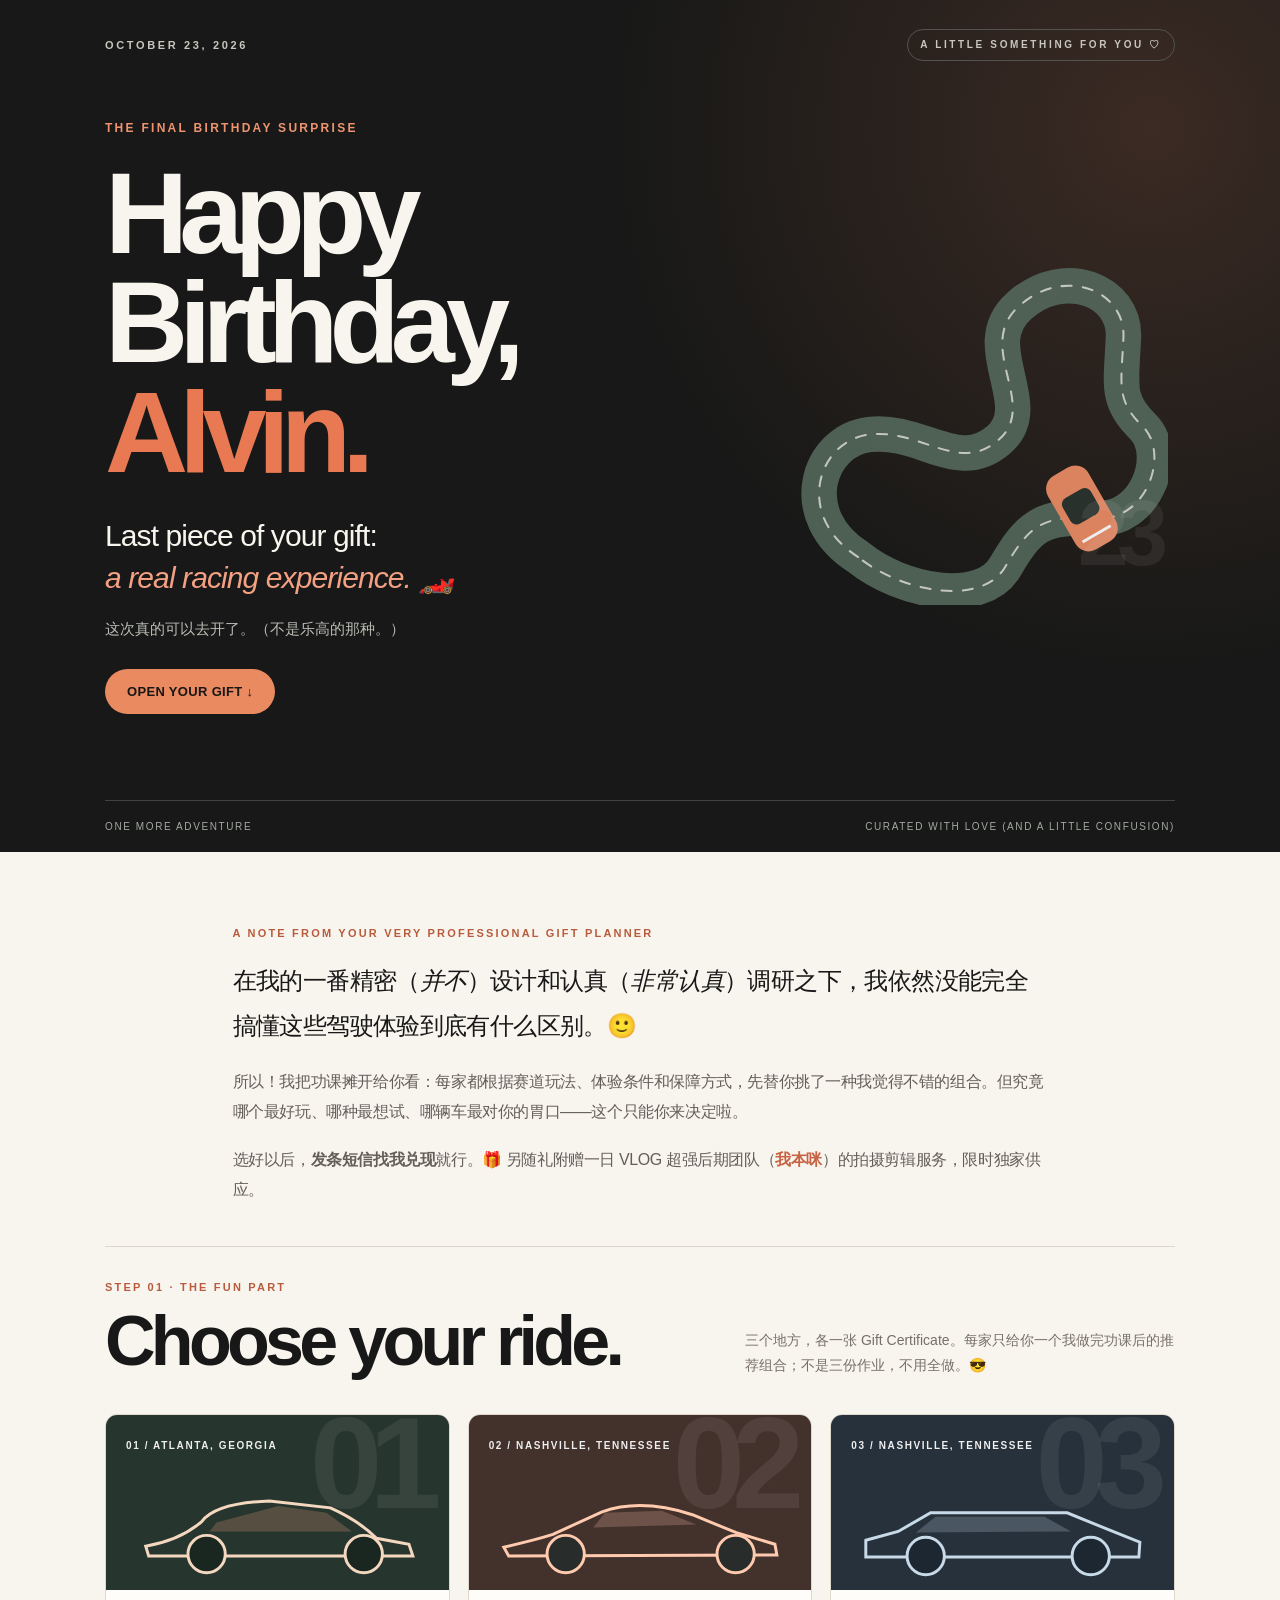
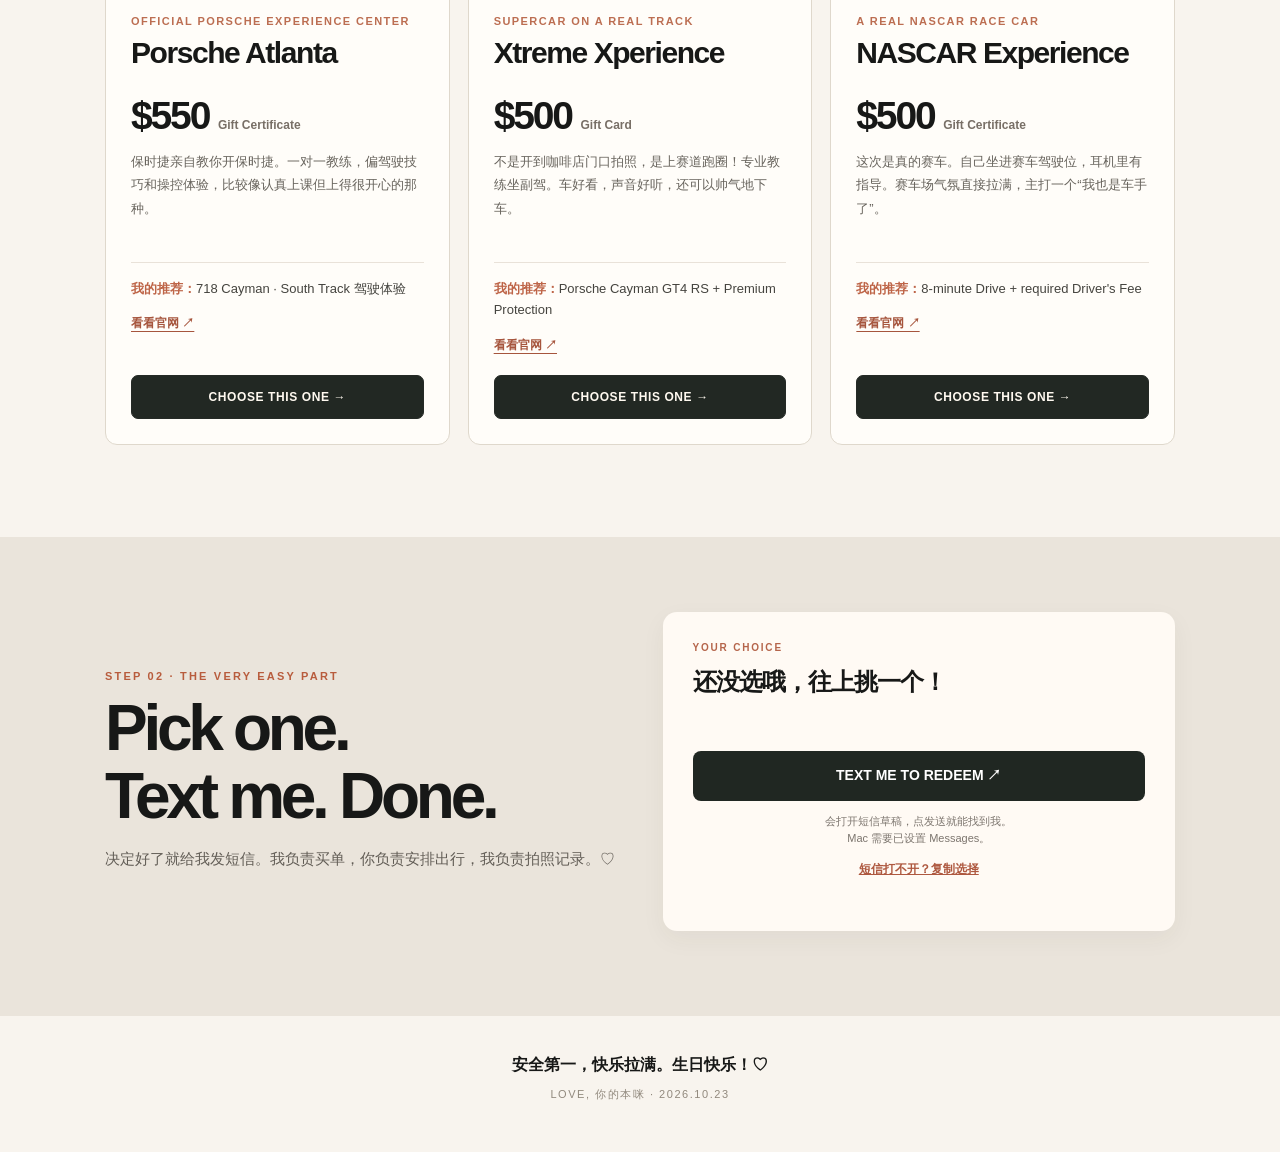
==== commit be93ec13: "Adjust birthday voucher travel and photo responsibilities" ====
--- a/birthday-drive/index.html
+++ b/birthday-drive/index.html
@@ -145,7 +145,7 @@
 </section>
 <section class="redeem" id="redeem">
  <div class="wrap redeemGrid">
-  <div><div class="lineLabel">STEP 02 · THE VERY EASY PART</div><h2>Pick one.<br>Text me. Done.</h2><p>决定好了就给我发短信。我负责后续确认、购买和出行安排；你负责期待一下就好。♡</p></div>
+  <div><div class="lineLabel">STEP 02 · THE VERY EASY PART</div><h2>Pick one.<br>Text me. Done.</h2><p>决定好了就给我发短信。我负责买单，你负责安排出行，我负责拍照记录。♡</p></div>
   <div class="selection" aria-live="polite">
     <div class="selectedLabel">YOUR CHOICE</div>
     <div id="selectedValue" class="selectedValue">还没选哦，往上挑一个！</div>
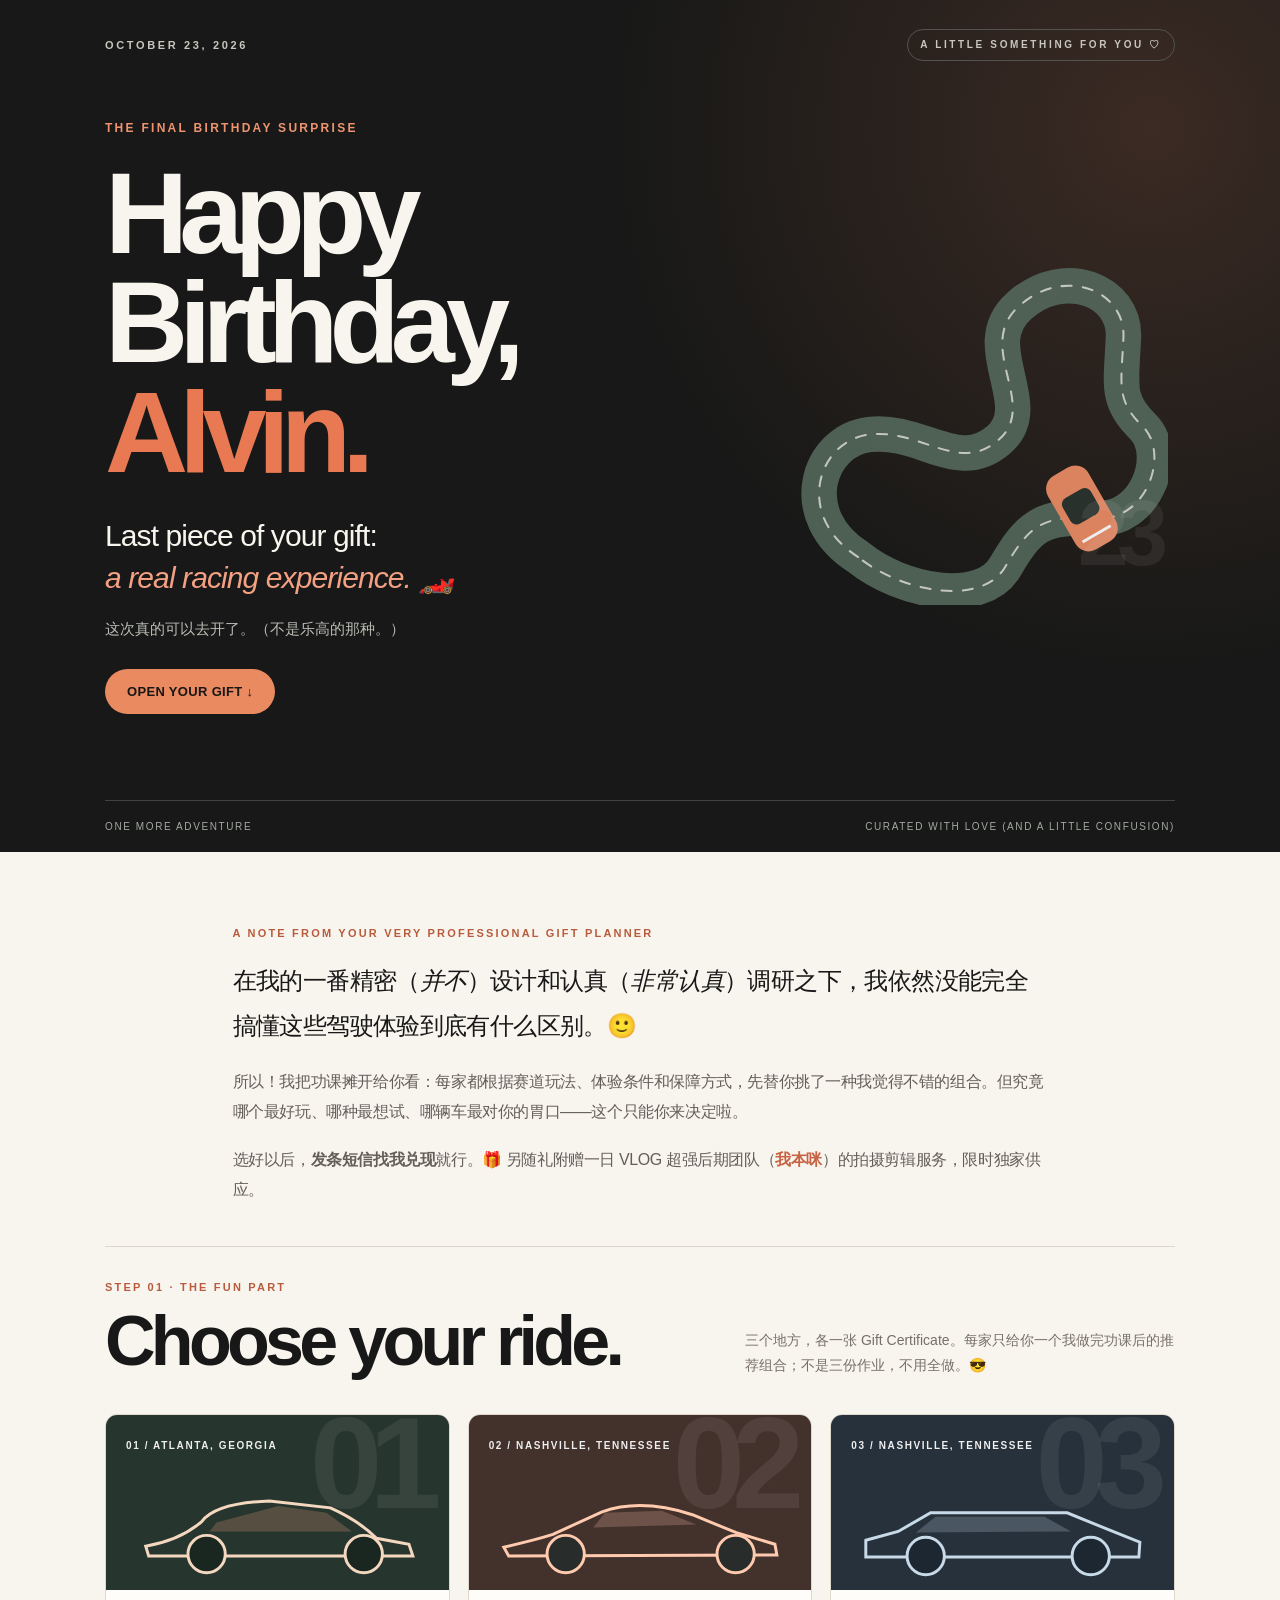
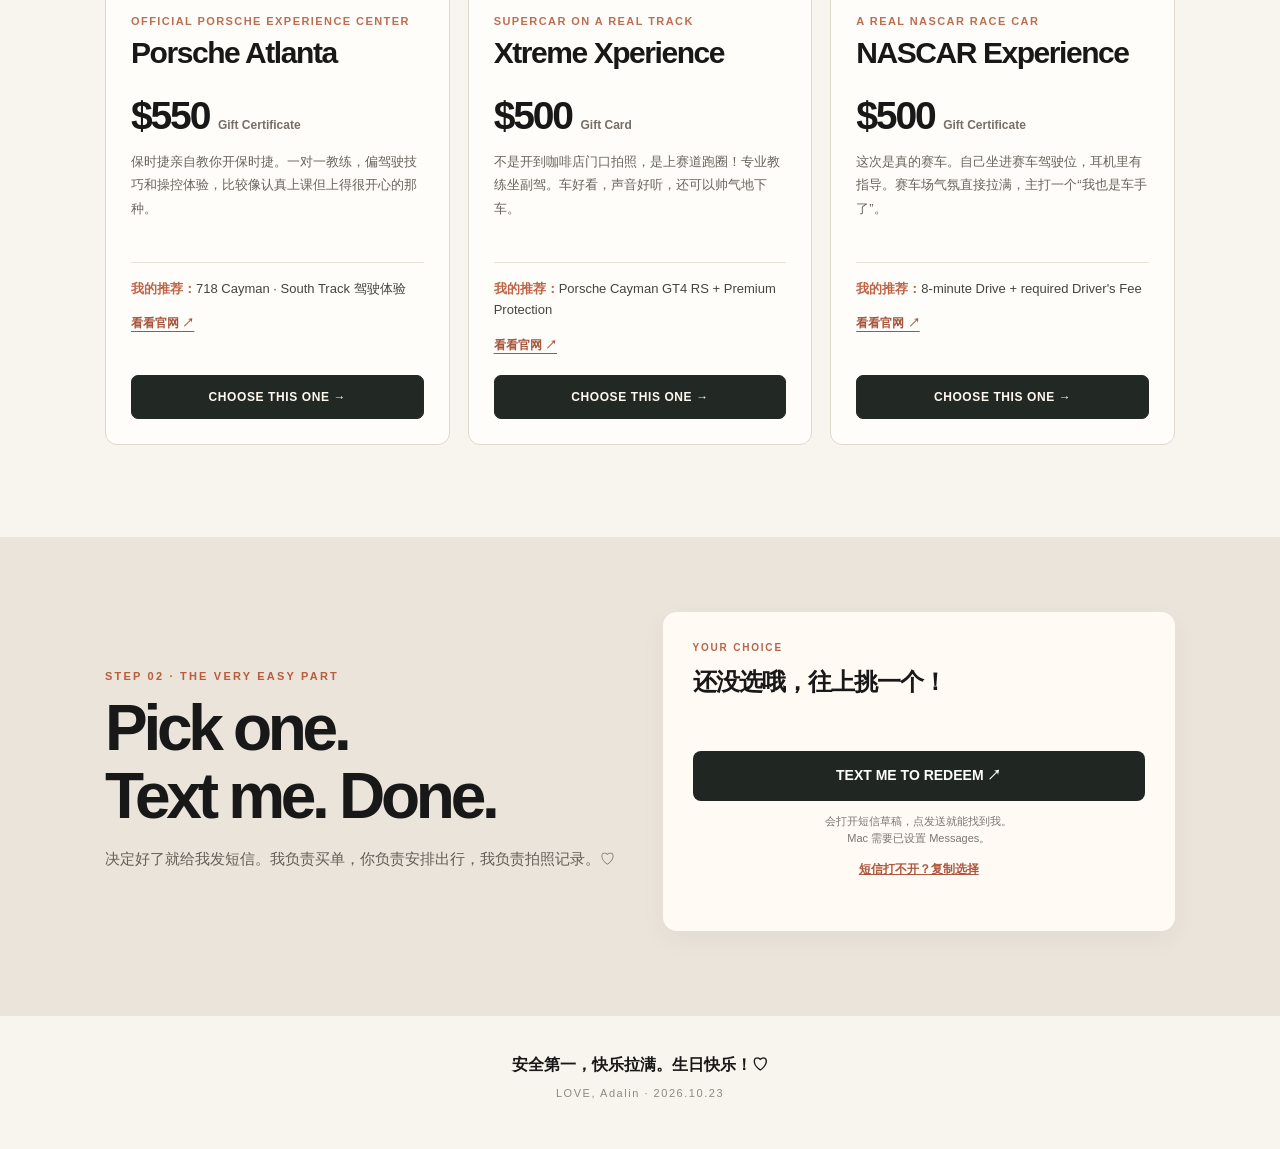
==== commit 4c3359e7: "Sign birthday page footer as Adalin" ====
--- a/birthday-drive/index.html
+++ b/birthday-drive/index.html
@@ -157,7 +157,7 @@
  </div>
 </section>
 </main>
-<footer><p>安全第一，快乐拉满。生日快乐！♡</p><span>LOVE, 你的本咪 · 2026.10.23</span></footer>
+<footer><p>安全第一，快乐拉满。生日快乐！♡</p><span>LOVE, Adalin · 2026.10.23</span></footer>
 <script>
 (function(){
  const options={
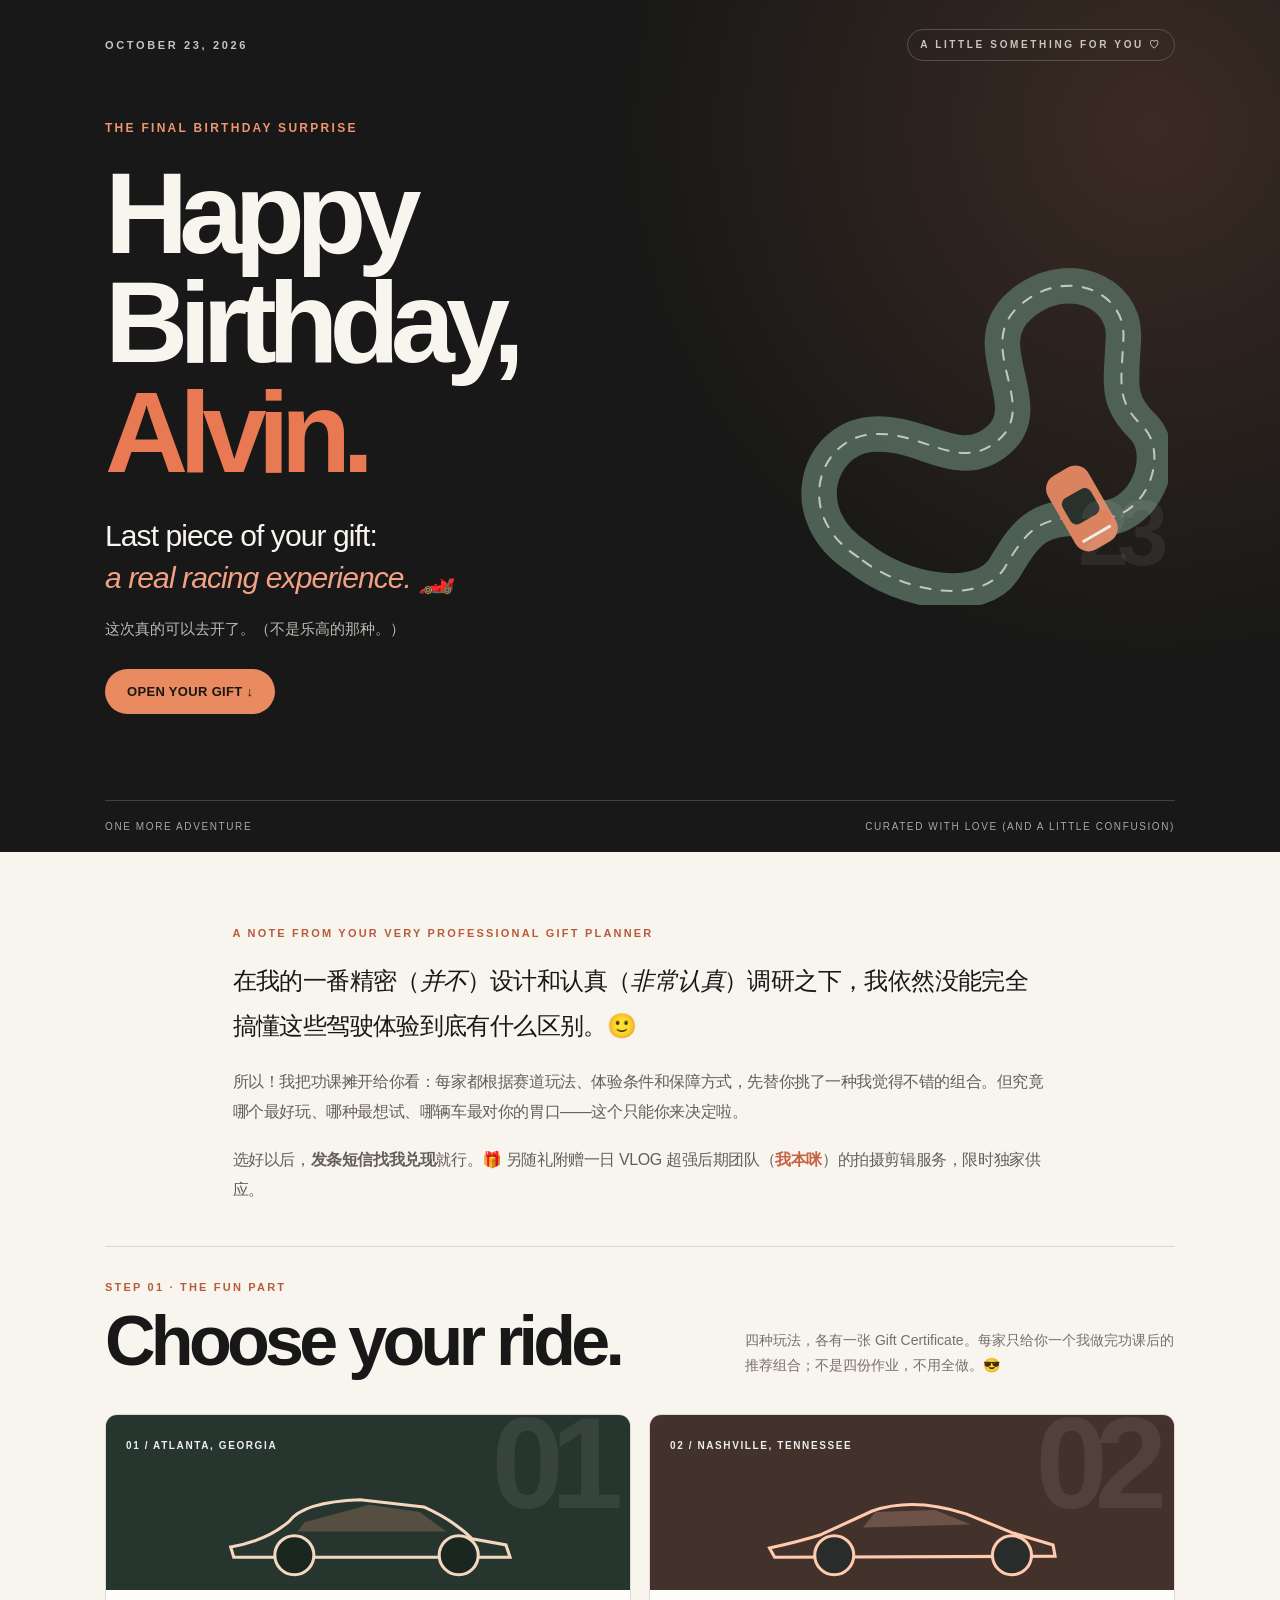
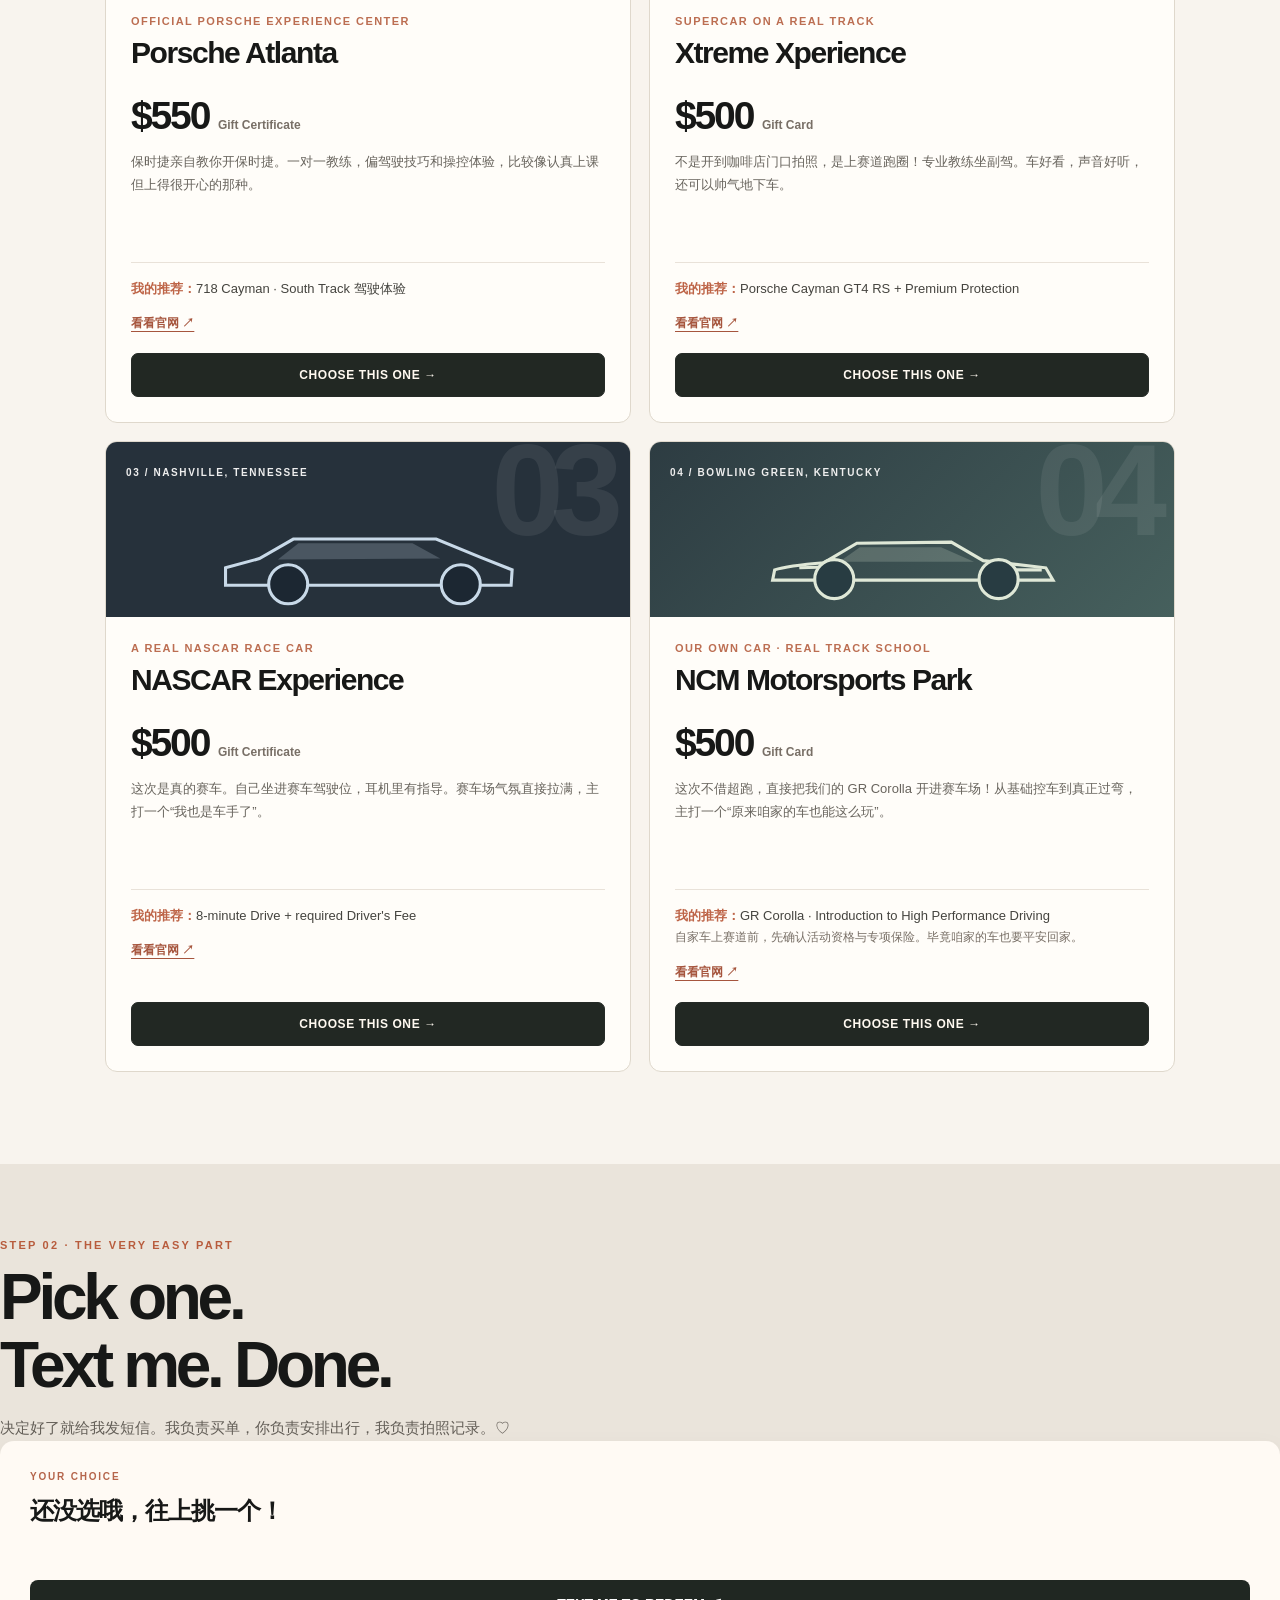
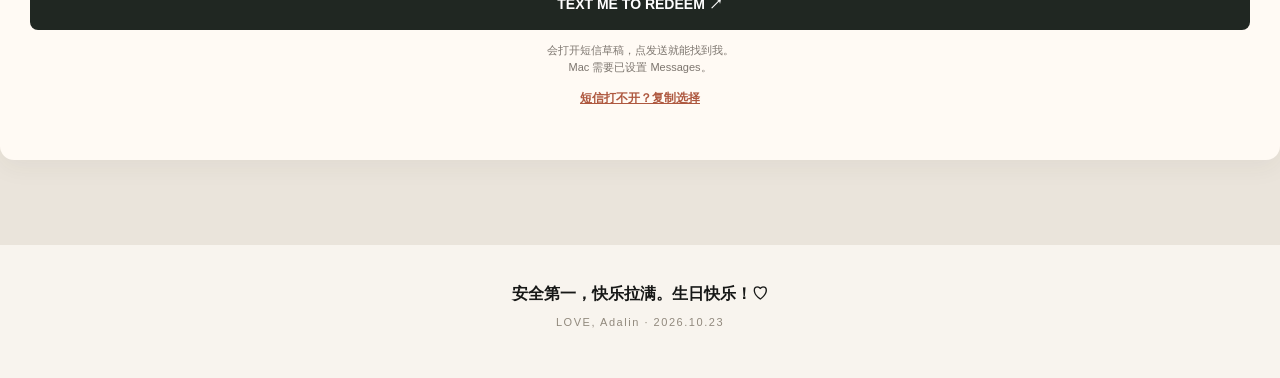
==== commit 391b976f: "Add NCM GR Corolla own-car track experience as fourth birthday choice" ====
--- a/birthday-drive/index.html
+++ b/birthday-drive/index.html
@@ -38,12 +38,12 @@
 .chooseHead{border-top:1px solid var(--rule);padding-top:34px;display:flex;justify-content:space-between;align-items:end;gap:22px}
 .chooseHead h2{font-size:clamp(42px,6vw,70px);letter-spacing:-.067em;line-height:1.04;margin:12px 0 0}
 .chooseHead p{font-size:14px;line-height:1.8;color:#777068;max-width:430px;margin:0}
-.cards{display:grid;grid-template-columns:repeat(3,minmax(0,1fr));gap:18px;padding:36px 0 92px}
+.cards{display:grid;grid-template-columns:repeat(2,minmax(0,1fr));gap:18px;padding:36px 0 92px}
 .card{background:#fffdf9;display:flex;flex-direction:column;border:1px solid #dfd8cc;border-radius:12px;overflow:hidden;transition:transform .18s,box-shadow .18s,border-color .18s}
 .card:hover{transform:translateY(-3px);box-shadow:0 16px 34px rgba(41,32,25,.08)}
 .card.selected{border:2px solid #db815d;box-shadow:0 14px 30px rgba(232,121,83,.11)}
 .art{height:175px;position:relative;overflow:hidden;background:#27352f;color:#eee;padding:20px}
-.art.xtreme{background:#43312c}.art.nascar{background:#26313b}
+.art.xtreme{background:#43312c}.art.nascar{background:#26313b}.art.own{background:linear-gradient(135deg,#2d3c42,#46605d)}
 .art .place{font-size:10px;font-weight:800;letter-spacing:.16em;position:relative;z-index:2}
 .art .digit{position:absolute;right:20px;top:-27px;font-size:130px;font-weight:900;color:rgba(255,255,255,.075);letter-spacing:-.1em}
 .art svg{position:absolute;left:7%;bottom:5px;width:86%;height:113px}
@@ -105,7 +105,7 @@
 <section class="wrap" id="choose">
  <div class="chooseHead">
   <div><div class="lineLabel">STEP 01 · THE FUN PART</div><h2>Choose your ride.</h2></div>
-  <p>三个地方，各一张 Gift Certificate。每家只给你一个我做完功课后的推荐组合；不是三份作业，不用全做。😎</p>
+  <p>四种玩法，各有一张 Gift Certificate。每家只给你一个我做完功课后的推荐组合；不是四份作业，不用全做。😎</p>
  </div>
  <div class="cards">
   <article class="card" data-id="porsche">
@@ -141,9 +141,20 @@
     <button type="button" class="pick" data-pick="nascar" aria-pressed="false">CHOOSE THIS ONE →</button>
    </div>
   </article>
+  <article class="card" data-id="ncm">
+   <div class="art own"><span class="place">04 / BOWLING GREEN, KENTUCKY</span><span class="digit">04</span><svg viewBox="0 0 300 110" aria-hidden="true"><path d="M16 69Q28 65 64 62L96 43L188 42L219 60L280 67L287 79L14 79Z" fill="none" stroke="#dfe8d7" stroke-width="3"/><path d="M99 47L178 47L210 61H79Z" fill="#dfe8d7" opacity=".20"/><path d="M40 67L76 66M225 69H276" stroke="#dfe8d7" stroke-width="3"/><circle cx="74" cy="78" r="19" fill="#283c42" stroke="#dfe8d7" stroke-width="3"/><circle cx="234" cy="78" r="19" fill="#283c42" stroke="#dfe8d7" stroke-width="3"/></svg></div>
+   <div class="cardInner">
+    <div class="tag">Our own car · real track school</div><h3>NCM Motorsports Park</h3>
+    <div class="denom">$500 <small>Gift Card</small></div>
+    <p class="blurb">这次不借超跑，直接把我们的 GR Corolla 开进赛车场！从基础控车到真正过弯，主打一个“原来咱家的车也能这么玩”。</p>
+    <div class="choiceNote"><strong>我的推荐：</strong>GR Corolla · Introduction to High Performance Driving<br><span style="font-size:12px;color:#786f66">自家车上赛道前，先确认活动资格与专项保险。毕竟咱家的车也要平安回家。</span></div>
+    <a class="learn" href="https://www.motorsportspark.org/drive-your-car/" target="_blank" rel="noopener noreferrer">看看官网 ↗</a>
+    <button type="button" class="pick" data-pick="ncm" aria-pressed="false">CHOOSE THIS ONE →</button>
+   </div>
+  </article>
  </div>
 </section>
-<section class="redeem" id="redeem">
+<section class="redeem" id="redeem"
  <div class="wrap redeemGrid">
   <div><div class="lineLabel">STEP 02 · THE VERY EASY PART</div><h2>Pick one.<br>Text me. Done.</h2><p>决定好了就给我发短信。我负责买单，你负责安排出行，我负责拍照记录。♡</p></div>
   <div class="selection" aria-live="polite">
@@ -163,7 +174,8 @@
  const options={
   porsche:{name:"Porsche Experience Center Atlanta",amount:"$550 Gift Certificate",recommend:"718 Cayman / South Track"},
   xtreme:{name:"Xtreme Xperience Nashville",amount:"$500 Gift Card",recommend:"Cayman GT4 RS + Premium Protection"},
-  nascar:{name:"NASCAR Racing Experience Nashville",amount:"$500 Gift Certificate",recommend:"8-minute Drive + Driver's Fee"}
+  nascar:{name:"NASCAR Racing Experience Nashville",amount:"$500 Gift Certificate",recommend:"8-minute Drive + Driver's Fee"},
+  ncm:{name:"NCM Motorsports Park Bowling Green",amount:"$500 Gift Card",recommend:"Our GR Corolla / Introduction to High Performance Driving (track insurance to confirm)"}
  };
  let chosen=null;
  const recipient=["+1","615","638","1164"].join("");
